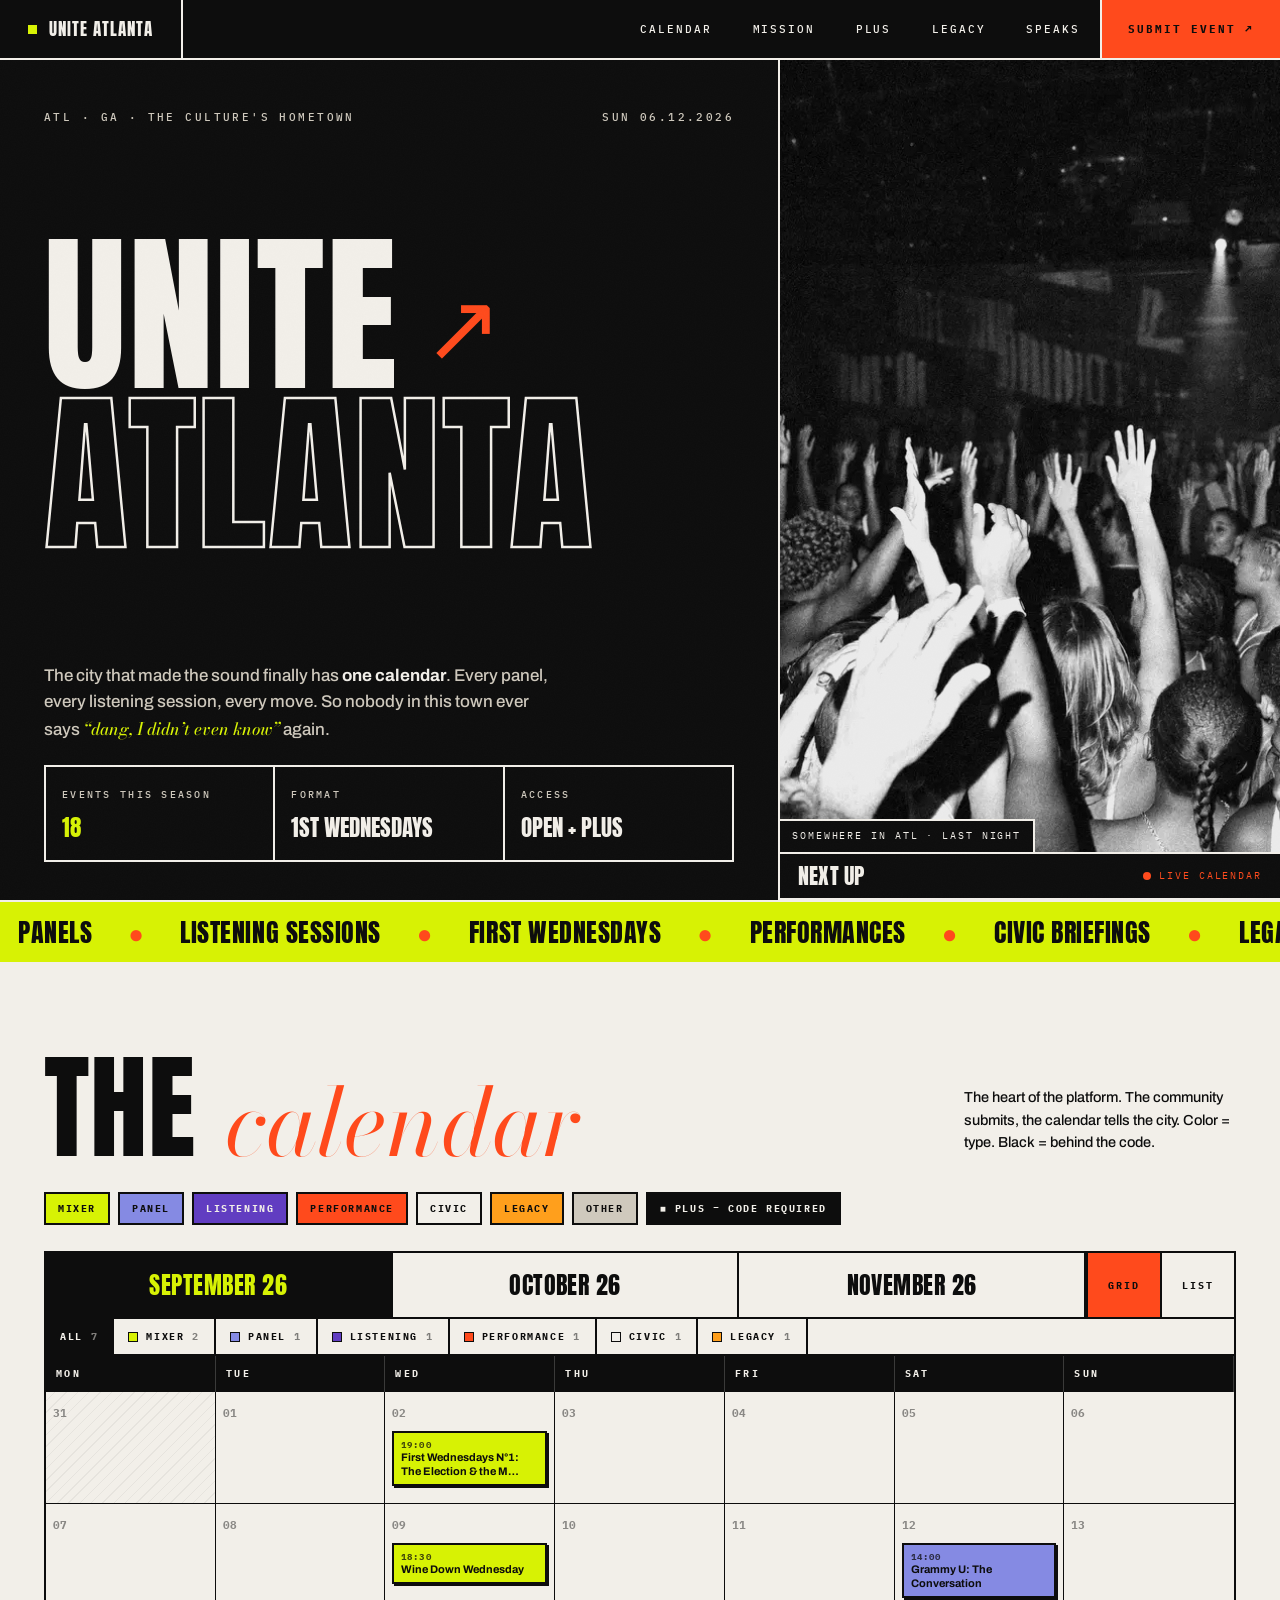
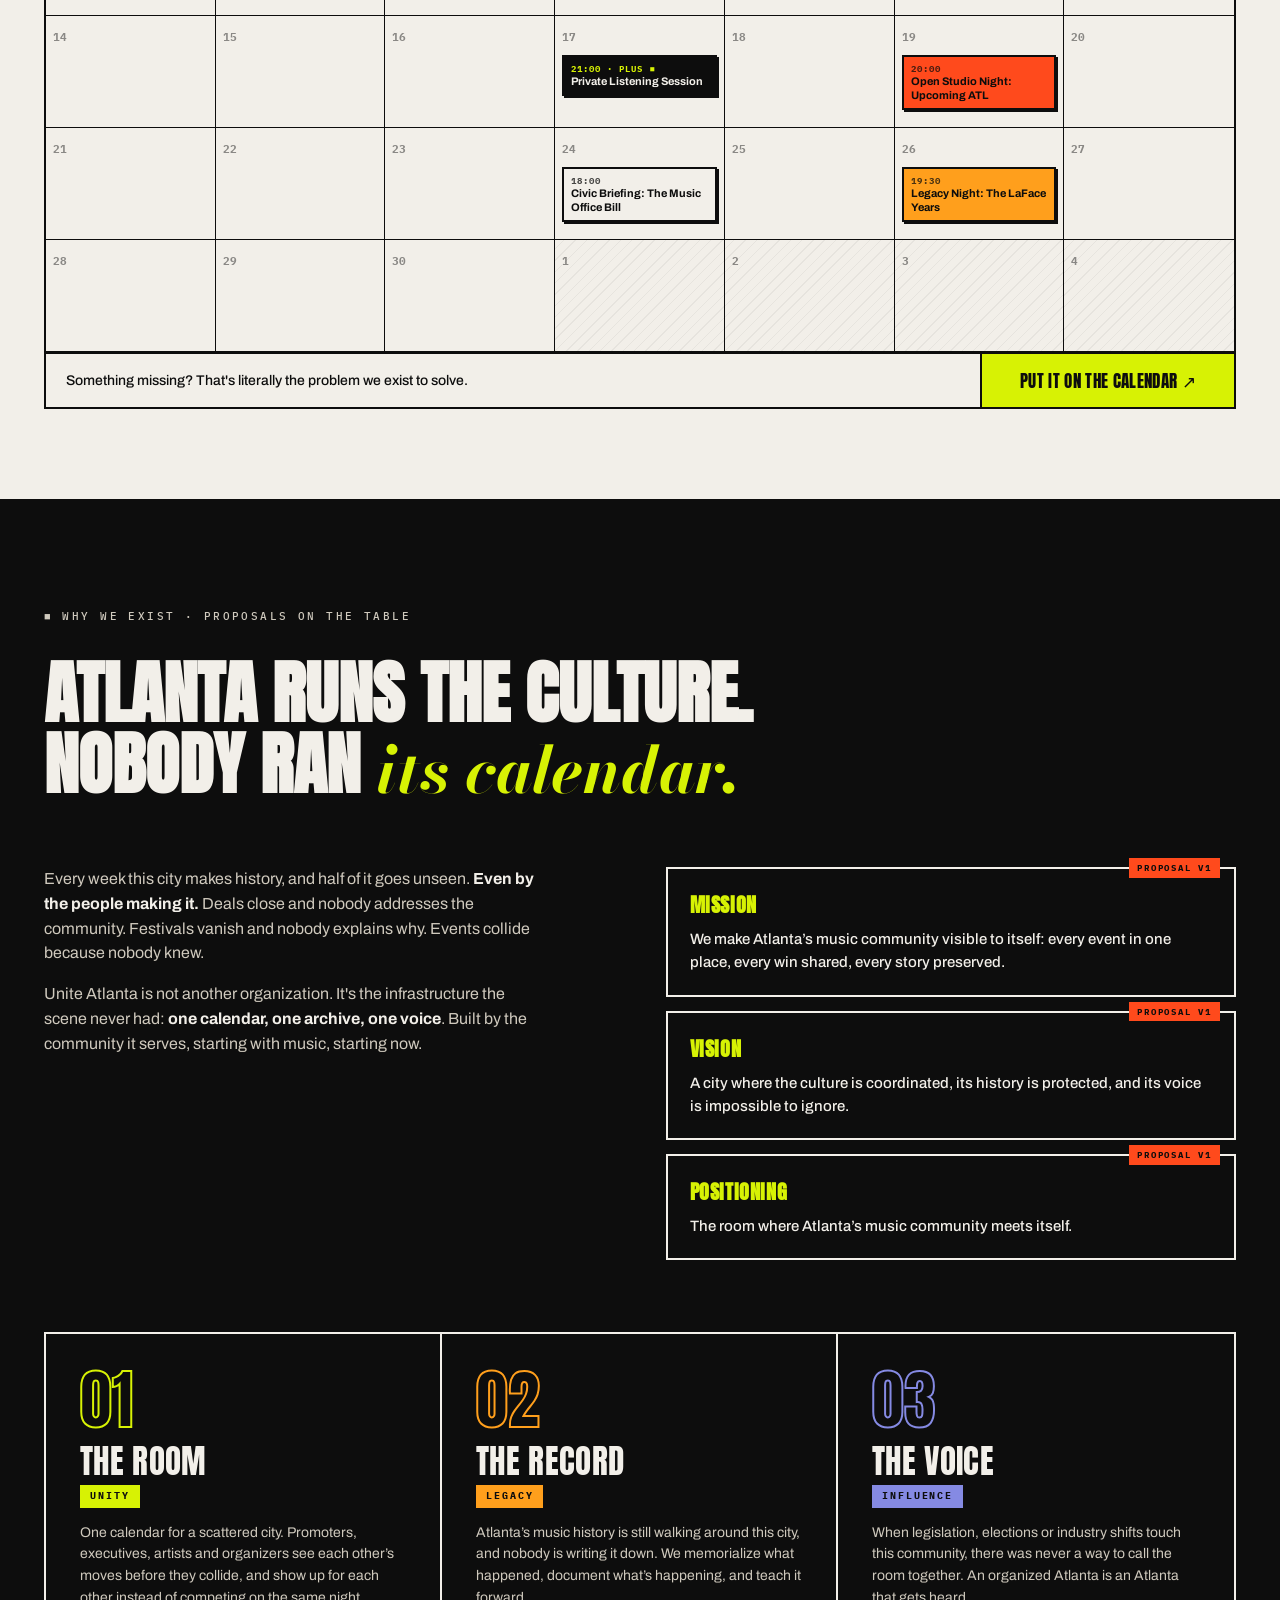
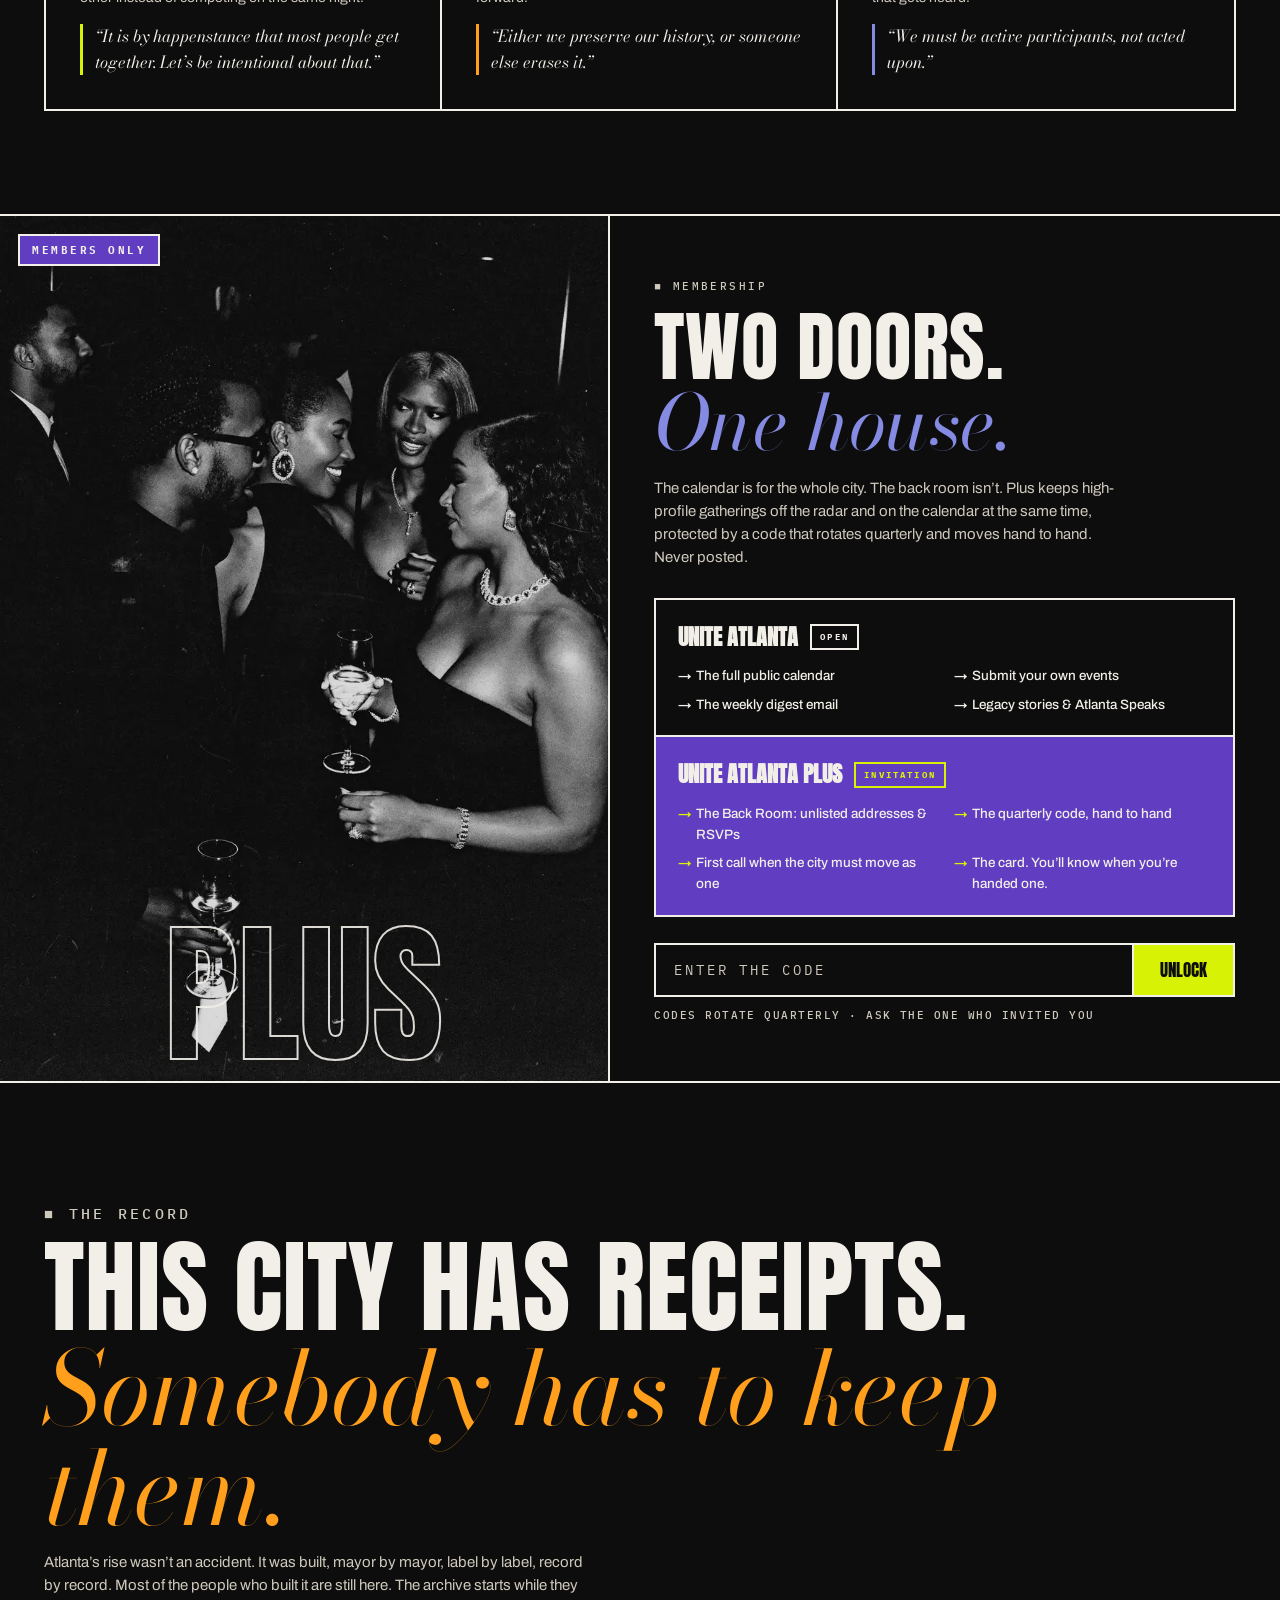
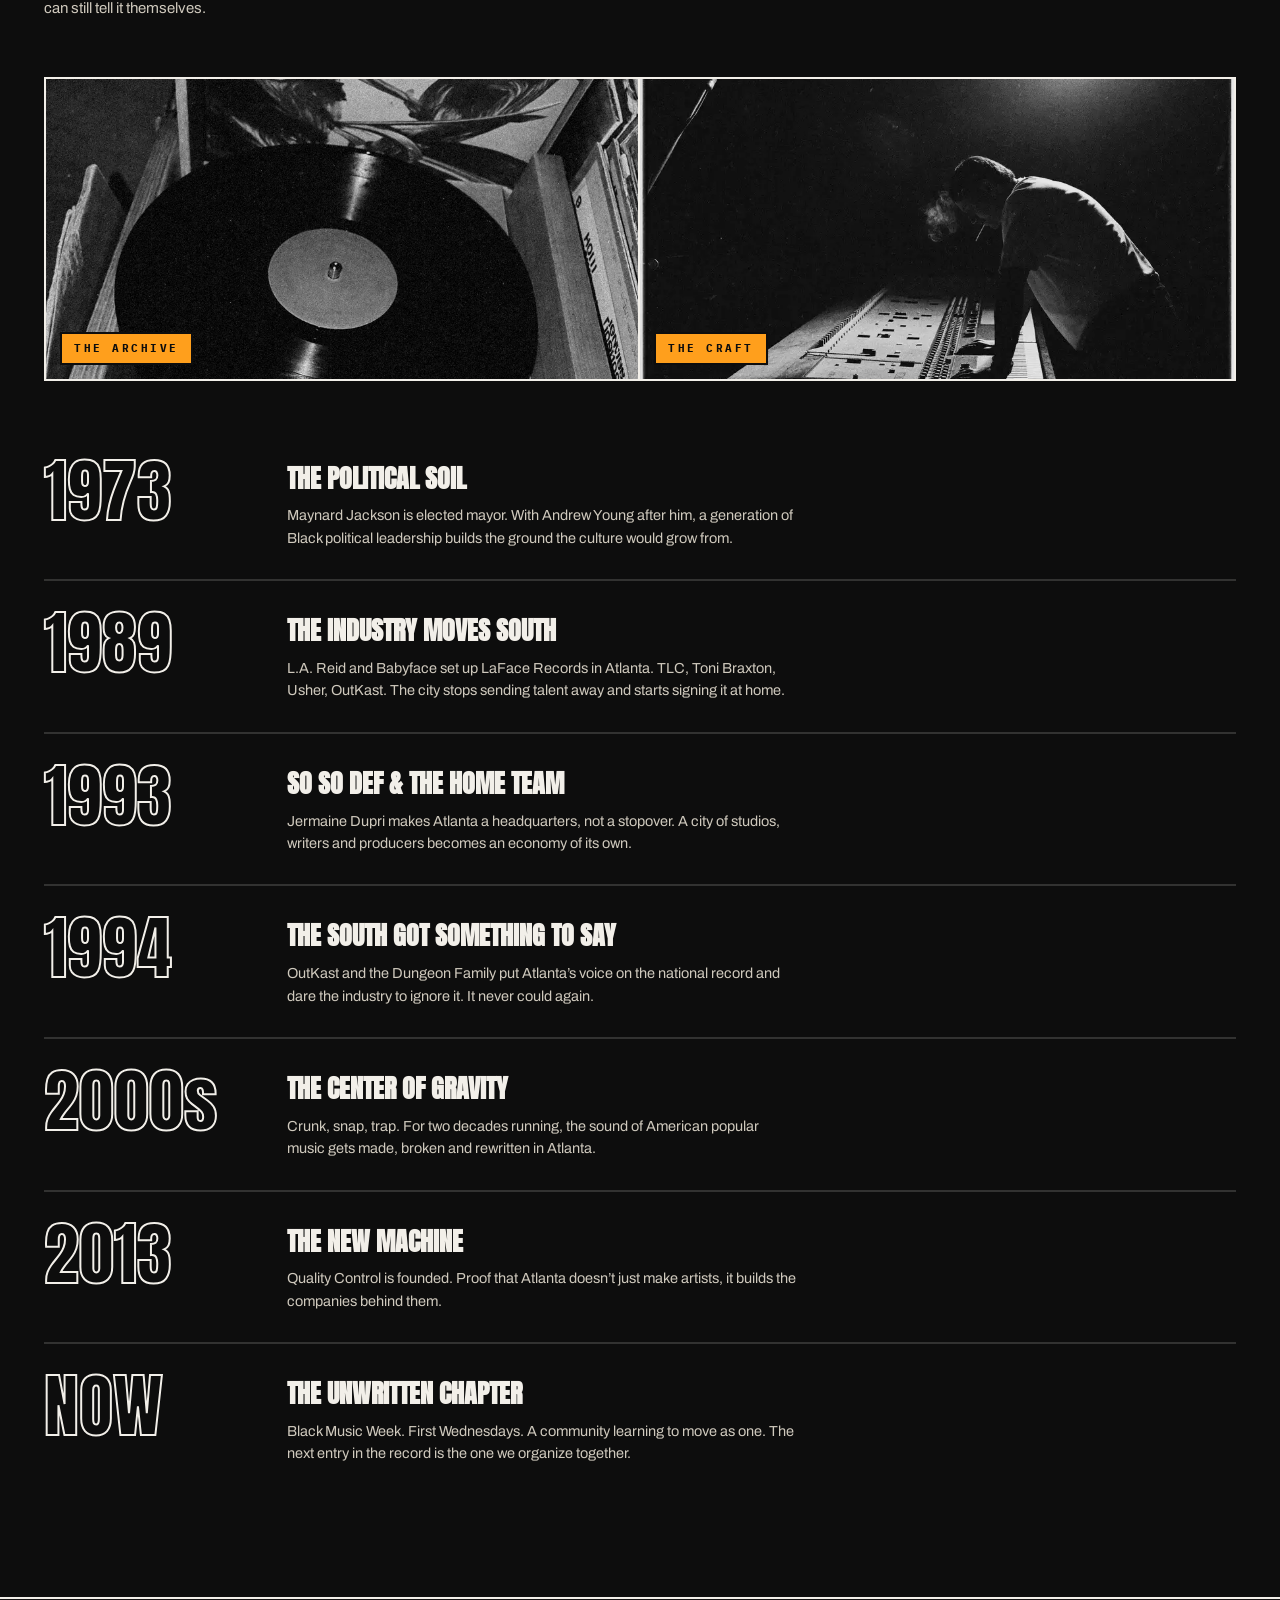
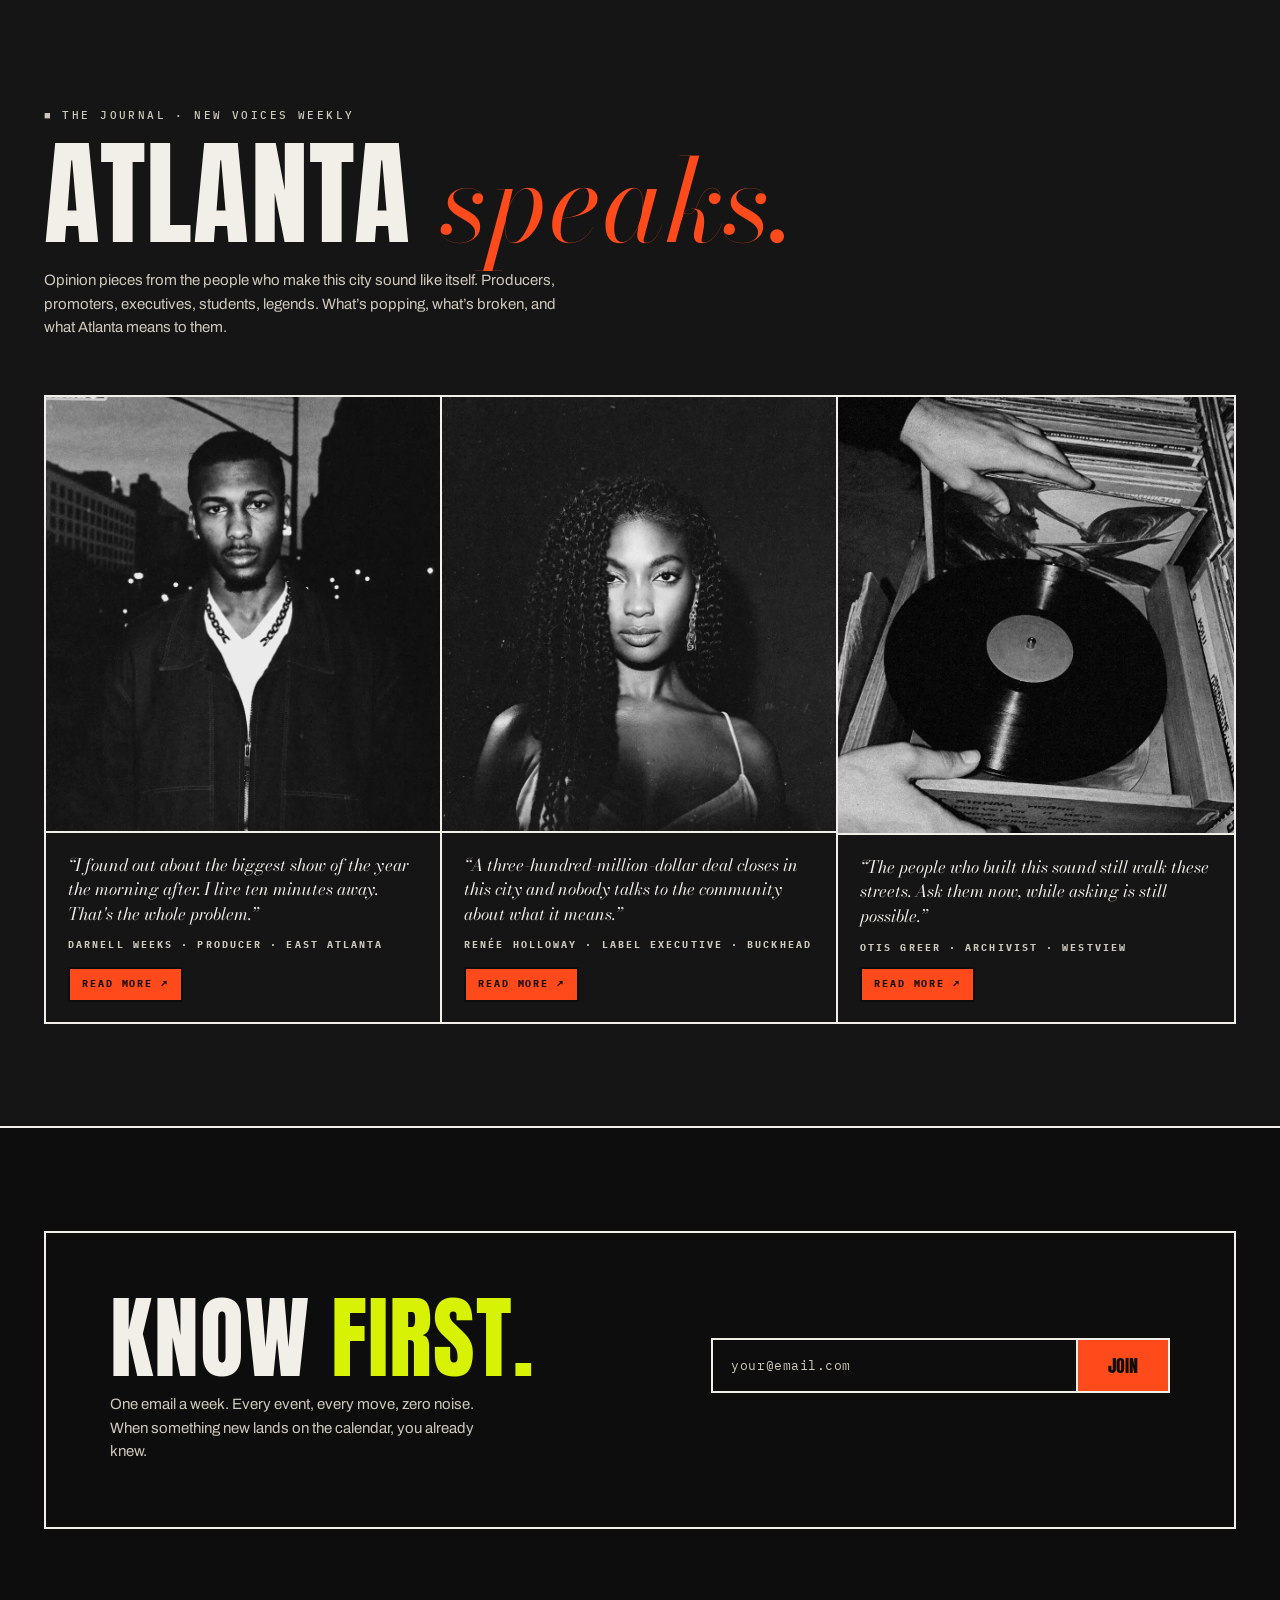
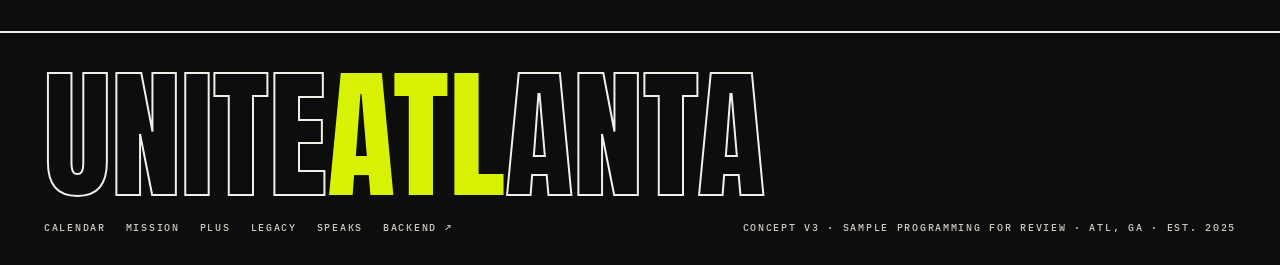
==== index.html @ d76fbfc8 "Add files via upload" ====
<!doctype html>
<html lang="en">
<head>
<meta charset="utf-8">
<meta name="viewport" content="width=device-width, initial-scale=1">
<title>Unite Atlanta</title>
<meta name="description" content="One calendar, one community, one voice for Atlanta's music scene.">
<link rel="icon" href="data:image/svg+xml,<svg xmlns=%22http://www.w3.org/2000/svg%22 viewBox=%220 0 100 100%22><rect width=%22100%22 height=%22100%22 fill=%22%230D0D0D%22/><text y=%2274%22 x=%2250%22 text-anchor=%22middle%22 font-family=%22Arial Black%22 font-size=%2260%22 fill=%22%23D7F204%22>UA</text></svg>">
<link rel="preconnect" href="https://fonts.googleapis.com">
<link rel="preconnect" href="https://fonts.gstatic.com" crossorigin>
<link rel="stylesheet" href="https://fonts.googleapis.com/css2?family=Anton&family=Archivo:ital,wght@0,400;0,500;0,700;0,900;1,400&family=Bodoni+Moda:ital,opsz,wght@0,6..96,400;0,6..96,700;1,6..96,400;1,6..96,600&family=IBM+Plex+Mono:wght@400;500;700&display=swap">
<link rel="stylesheet" href="/assets/styles.css">
</head>
<body>
<script src="/assets/data.js"></script>


<nav>
  <div class="nav-in">
    <a class="nav-brand" href="#top"><span class="dot"></span>Unite Atlanta<span class="plus-badge">PLUS</span></a>
    <div class="nav-links">
      <a href="#calendar">Calendar</a>
      <a href="#mission" class="hideable">Mission</a>
      <a href="#plus" class="hideable">Plus</a>
      <a href="#backroom" class="br-link">Back Room</a>
      <a href="#legacy" class="hideable">Legacy</a>
      <a href="#speaks" class="hideable">Speaks</a>
      <button class="nav-submit" onclick="openModal('submitModal')">Submit event ↗</button>
    </div>
  </div>
</nav>

<main id="top">

<header class="hero">
  <div class="hero-grid">
    <div class="hero-left">
      <div class="hero-topline">
        <span class="mono-tag">ATL · GA · The culture's hometown</span>
        <span class="mono-tag" id="todayStamp">FRI 28.08.2026</span>
      </div>
      <h1 class="masthead d-h">
        <span class="row"><span class="fill">UNITE</span><span class="arrow">↗</span></span>
        <span class="row"><span class="out">ATLANTA</span></span>
      </h1>
      <div>
        <p style="max-width:52ch;font-size:clamp(15px,1.4vw,17px);font-weight:500;color:var(--paper-dim)">
          The city that made the sound finally has <strong style="color:var(--paper)">one calendar</strong>.
          Every panel, every listening session, every move. So nobody in this town ever says
          <em class="serif-i" style="color:var(--lime)">&ldquo;dang, I didn&rsquo;t even know&rdquo;</em> again.
        </p>
        <div class="hero-state" style="margin-top:22px">
          <div><span class="k">Events this season</span><div class="v lm" id="statEvents">18</div></div>
          <div><span class="k">Format</span><div class="v">1st Wednesdays</div></div>
          <div><span class="k">Access</span><div class="v">Open + Plus</div></div>
        </div>
      </div>
    </div>
    <div class="hero-right">
      <div class="hero-photo">
        <img src="/img/crowd.webp" alt="Concert crowd in an Atlanta club, hands raised, black and white">
        <span class="cap">Somewhere in ATL · last night</span>
      </div>
      <div class="nextup">
        <div class="nextup-head">
          <span class="d-h">Next up</span>
          <span class="live"><i></i>Live calendar</span>
        </div>
        <div id="nextUpRows"></div>
      </div>
    </div>
  </div>
</header>

<div class="marquee" aria-hidden="true">
  <div class="marquee-track" id="marqueeTrack">
    <span>Panels<i>●</i></span><span>Listening sessions<i>●</i></span><span>First Wednesdays<i>●</i></span><span>Performances<i>●</i></span><span>Civic briefings<i>●</i></span><span>Legacy nights<i>●</i></span><span>Wine Down Wednesday<i>●</i></span><span>Black Music Week<i>●</i></span>
  </div>
</div>

<section id="calendar">
  <div class="wrap">
    <div class="cal-head rv">
      <h2 class="d-h">The <span class="serif-i">calendar</span></h2>
      <p class="side">The heart of the platform. The community submits, the calendar tells the city. Color = type. Black = behind the code.</p>
    </div>
    <div class="legend rv" id="legendBar"></div>
    <div class="cal-shell grid-mode rv" id="calShell">
      <div class="cal-toolbar">
        <div class="month-tabs" id="monthTabs"></div>
        <div class="view-toggle">
          <button id="vGrid" class="on">Grid</button>
          <button id="vList">List</button>
        </div>
      </div>
      <div class="filters" id="filterBar"></div>
      <div class="cal-grid-head"><div>Mon</div><div>Tue</div><div>Wed</div><div>Thu</div><div>Fri</div><div>Sat</div><div>Sun</div></div>
      <div class="cal-grid" id="calGrid"></div>
      <div class="cal-list" id="calList"></div>
      <div class="cal-empty" id="calEmpty">Nothing on the books. Yet.</div>
      <div class="cal-foot">
        <p>Something missing? That's literally the problem we exist to solve.</p>
        <button onclick="openModal('submitModal')">Put it on the calendar ↗</button>
      </div>
    </div>
  </div>
</section>

<section id="mission">
  <div class="wrap">
    <p class="mono-tag rv" style="color:var(--paper-dim)">■ Why we exist · proposals on the table</p>
    <h2 class="man-state rv">
      Atlanta runs the culture.<br>
      Nobody ran <span class="serif-i">its calendar.</span>
    </h2>
    <div class="man-body">
      <div class="man-copy rv">
        <p>Every week this city makes history, and half of it goes unseen. <strong>Even by the people making it.</strong> Deals close and nobody addresses the community. Festivals vanish and nobody explains why. Events collide because nobody knew.</p>
        <p>Unite Atlanta is not another organization. It's the infrastructure the scene never had: <strong>one calendar, one archive, one voice</strong>. Built by the community it serves, starting with music, starting now.</p>
      </div>
      <div class="mv-stack rv">
        <div class="mv-card" data-v="Proposal v1">
          <h3>Mission</h3>
          <p>We make Atlanta&rsquo;s music community visible to itself: every event in one place, every win shared, every story preserved.</p>
        </div>
        <div class="mv-card" data-v="Proposal v1">
          <h3>Vision</h3>
          <p>A city where the culture is coordinated, its history is protected, and its voice is impossible to ignore.</p>
        </div>
        <div class="mv-card" data-v="Proposal v1">
          <h3>Positioning</h3>
          <p>The room where Atlanta&rsquo;s music community meets itself.</p>
        </div>
      </div>
    </div>
    <div class="pillars">
      <div class="pillar rv" style="--pc:var(--lime)">
        <div class="num">01</div>
        <h3 class="d-h">The Room</h3>
        <span class="tag">Unity</span>
        <p>One calendar for a scattered city. Promoters, executives, artists and organizers see each other&rsquo;s moves before they collide, and show up for each other instead of competing on the same night.</p>
        <blockquote>&ldquo;It is by happenstance that most people get together. Let&rsquo;s be intentional about that.&rdquo;</blockquote>
      </div>
      <div class="pillar rv" style="--pc:var(--amber)">
        <div class="num">02</div>
        <h3 class="d-h">The Record</h3>
        <span class="tag">Legacy</span>
        <p>Atlanta&rsquo;s music history is still walking around this city, and nobody is writing it down. We memorialize what happened, document what&rsquo;s happening, and teach it forward.</p>
        <blockquote>&ldquo;Either we preserve our history, or someone else erases it.&rdquo;</blockquote>
      </div>
      <div class="pillar rv" style="--pc:var(--peri)">
        <div class="num">03</div>
        <h3 class="d-h">The Voice</h3>
        <span class="tag">Influence</span>
        <p>When legislation, elections or industry shifts touch this community, there was never a way to call the room together. An organized Atlanta is an Atlanta that gets heard.</p>
        <blockquote>&ldquo;We must be active participants, not acted upon.&rdquo;</blockquote>
      </div>
    </div>
  </div>
</section>

<section id="plus">
  <div class="plus-grid">
    <div class="plus-photo">
      <img src="/img/plusroom.webp" alt="Dim private listening session, black and white">
      <span class="stamp ph-tag">Members only</span>
      <div class="bigword">Plus</div>
    </div>
    <div class="plus-right">
      <p class="mono-tag" style="color:var(--paper-dim)">■ Membership</p>
      <h2 class="d-h" style="margin-top:14px">Two doors.<br><span class="serif-i">One house.</span></h2>
      <p class="intro">The calendar is for the whole city. The back room isn&rsquo;t. Plus keeps high-profile gatherings off the radar and on the calendar at the same time, protected by a code that rotates quarterly and moves hand to hand. Never posted.</p>
      <div class="tiers">
        <div class="tier">
          <h3>Unite Atlanta <span class="stamp">Open</span></h3>
          <ul>
            <li>The full public calendar</li>
            <li>Submit your own events</li>
            <li>The weekly digest email</li>
            <li>Legacy stories &amp; Atlanta Speaks</li>
          </ul>
        </div>
        <div class="tier plus-tier">
          <h3>Unite Atlanta Plus <span class="stamp" style="color:var(--lime)">Invitation</span></h3>
          <ul>
            <li>The Back Room: unlisted addresses &amp; RSVPs</li>
            <li>The quarterly code, hand to hand</li>
            <li>First call when the city must move as one</li>
            <li>The card. You&rsquo;ll know when you&rsquo;re handed one.</li>
          </ul>
        </div>
      </div>
      <div class="code-zone">
        <form id="codeForm">
          <input id="codeInput" placeholder="ENTER THE CODE" autocomplete="off" aria-label="Plus access code">
          <button type="submit">Unlock</button>
        </form>
        <p class="code-msg" id="codeMsg">Codes rotate quarterly · ask the one who invited you</p>
      </div>
    </div>
  </div>
</section>

<section id="backroom">
  <div class="br-grid">
    <div class="br-left">
      <p class="mono-tag" style="color:rgba(242,239,233,.7)">■ Plus members only</p>
      <h2 class="d-h" style="margin-top:14px">The Back <span class="serif-i">Room.</span></h2>
      <p class="intro">You&rsquo;re in. These are the rooms that don&rsquo;t get posted: full addresses, door protocols and RSVPs, visible only behind the code. What happens here stays here, but what starts here moves the whole city.</p>
      <div class="br-events" id="brEvents"></div>
      <div class="br-meta">
        <span class="stamp">Code rotates: <span id="brRotates">01 OCT 2026</span></span>
        <span class="stamp">Concierge: plus@unite-atl.com</span>
      </div>
    </div>
    <div class="br-photo">
      <img src="/img/backroom.webp" alt="Intimate listening session in a dark lounge, black and white">
      <span class="cap">The listening, last quarter</span>
    </div>
  </div>
</section>

<section id="legacy">
  <div class="wrap">
    <div class="head rv">
      <p class="mono-tag" style="color:var(--paper-dim)">■ The record</p>
      <h2 class="d-h" style="margin-top:14px">This city has receipts.<br><span class="serif-i">Somebody has to keep them.</span></h2>
      <p>Atlanta&rsquo;s rise wasn&rsquo;t an accident. It was built, mayor by mayor, label by label, record by record. Most of the people who built it are still here. The archive starts while they can still tell it themselves.</p>
    </div>
    <div class="legacy-strip rv">
      <div class="lph"><img src="/img/vinyl.webp" alt="Hands digging through a crate of vinyl records"><span class="stamp ph-tag">The archive</span></div>
      <div class="lph"><img src="/img/studio.webp" alt="Producer at an analog mixing console in a dark studio"><span class="stamp ph-tag">The craft</span></div>
    </div>
    <div class="timeline">
      <div class="t-row rv"><div class="yr">1973</div><div><h3>The political soil</h3><p>Maynard Jackson is elected mayor. With Andrew Young after him, a generation of Black political leadership builds the ground the culture would grow from.</p></div></div>
      <div class="t-row rv"><div class="yr">1989</div><div><h3>The industry moves south</h3><p>L.A. Reid and Babyface set up LaFace Records in Atlanta. TLC, Toni Braxton, Usher, OutKast. The city stops sending talent away and starts signing it at home.</p></div></div>
      <div class="t-row rv"><div class="yr">1993</div><div><h3>So So Def &amp; the home team</h3><p>Jermaine Dupri makes Atlanta a headquarters, not a stopover. A city of studios, writers and producers becomes an economy of its own.</p></div></div>
      <div class="t-row rv"><div class="yr">1994</div><div><h3>The South got something to say</h3><p>OutKast and the Dungeon Family put Atlanta&rsquo;s voice on the national record and dare the industry to ignore it. It never could again.</p></div></div>
      <div class="t-row rv"><div class="yr">2000s</div><div><h3>The center of gravity</h3><p>Crunk, snap, trap. For two decades running, the sound of American popular music gets made, broken and rewritten in Atlanta.</p></div></div>
      <div class="t-row rv"><div class="yr">2013</div><div><h3>The new machine</h3><p>Quality Control is founded. Proof that Atlanta doesn&rsquo;t just make artists, it builds the companies behind them.</p></div></div>
      <div class="t-row rv"><div class="yr">NOW</div><div><h3>The unwritten chapter</h3><p>Black Music Week. First Wednesdays. A community learning to move as one. The next entry in the record is the one we organize together.</p></div></div>
    </div>
  </div>
</section>

<section id="speaks">
  <div class="wrap">
    <p class="mono-tag rv" style="color:var(--paper-dim)">■ The journal · new voices weekly</p>
    <h2 class="d-h rv" style="margin-top:14px">Atlanta <span class="serif-i">speaks.</span></h2>
    <p class="intro rv">Opinion pieces from the people who make this city sound like itself. Producers, promoters, executives, students, legends. What&rsquo;s popping, what&rsquo;s broken, and what Atlanta means to them.</p>
    <div class="voices rv" id="voicesWrap"></div>
  </div>
</section>

<section id="join">
  <div class="wrap">
    <div class="join-box rv">
      <div class="join-in">
        <div>
          <h2 class="d-h">Know <span class="lime">first.</span></h2>
          <p class="sub">One email a week. Every event, every move, zero noise. When something new lands on the calendar, you already knew.</p>
        </div>
        <div class="join-form">
          <form id="mailForm">
            <input id="mailInput" type="email" required placeholder="your@email.com" aria-label="Email address">
            <button type="submit">Join</button>
          </form>
          <p class="done" id="mailDone"></p>
        </div>
      </div>
    </div>
  </div>
</section>

</main>

<footer>
  <div class="foot-mast" aria-hidden="true">UNITE<em>ATL</em>ANTA</div>
  <div class="foot-bar">
    <div class="fl">
      <a href="#calendar">Calendar</a><a href="#mission">Mission</a><a href="#plus">Plus</a><a href="#legacy">Legacy</a><a href="#speaks">Speaks</a>
      <a href="/admin">Backend ↗</a>
    </div>
    <p>Concept v3 · sample programming for review · ATL, GA · est. 2025</p>
  </div>
</footer>



<div class="modal-bg" id="eventModal" role="dialog" aria-modal="true">
  <div class="modal">
    <button class="x" onclick="closeModal('eventModal')" aria-label="Close">✕</button>
    <div id="eventModalBody"></div>
  </div>
</div>

<div class="modal-bg article-modal" id="articleModal" role="dialog" aria-modal="true">
  <div class="modal">
    <button class="x" onclick="closeModal('articleModal')" aria-label="Close">✕</button>
    <div id="articleModalBody"></div>
  </div>
</div>

<div class="modal-bg" id="submitModal" role="dialog" aria-modal="true">
  <div class="modal">
    <button class="x" onclick="closeModal('submitModal')" aria-label="Close">✕</button>
    <p class="m-cat"><span>Submit an event</span></p>
    <h3>Put your move on the city&rsquo;s calendar.</h3>
    <p class="m-desc">Submissions land with the Unite Atlanta team for review before publication. Choose Plus if the address should stay behind the code.</p>
    <form id="submitForm">
      <div class="row">
        <label>Your name<input required name="name"></label>
        <label>Email<input required type="email" name="email"></label>
      </div>
      <label>Event title<input required name="title"></label>
      <div class="row">
        <label>Date<input required type="date" name="date" min="2026-08-28"></label>
        <label>Start time<input required type="time" name="time" value="19:00"></label>
      </div>
      <label>Venue<input required name="venue"></label>
      <div class="row">
        <label>Type<select name="type"><option value="mixer">Mixer</option><option value="panel">Panel</option><option value="listening">Listening session</option><option value="performance">Performance</option><option value="civic">Civic</option><option value="legacy">Legacy</option><option value="other">Other</option></select></label>
        <label>Listing<select name="tier"><option value="open">Open · everyone</option><option value="plus">Plus · code required</option></select></label>
      </div>
      <label>Event social link<input type="url" name="social" placeholder="https://instagram.com/yourevent"></label>
      <label>Flyer / image<input type="file" id="subImg" accept="image/*"></label>
      <div class="up-preview" id="upPreview"><img id="upPreviewImg" alt="Upload preview"></div>
      <label>Tell us about it<textarea rows="3" name="desc"></textarea></label>
      <button class="btn-ink" type="submit" id="subBtn">Send for review ↗</button>
    </form>
    <div class="form-done" id="submitDone">
      <p>Received.</p>
      <small id="submitDoneNote">The team reviews &amp; publishes within 48 hours</small>
    </div>
  </div>
</div>

<script src="/assets/site.js"></script>
</body>
</html>
---- assets/styles.css ----
/* ============================================================
     UNITE ATLANTA — concept v3 · brutalist editorial + live backend
     Ink #0D0D0D · Paper #F2EFE9 · Lime #D7F204 · Scarlet #FF4A1C
     Purple #613DC1 · Periwinkle #858AE3 · Amber #FF9F1C
     ============================================================ */
  :root{
    --ink:#0D0D0D; --ink-2:#151515;
    --paper:#F2EFE9; --paper-dim:#CFC9BD;
    --lime:#D7F204; --scarlet:#FF4A1C; --purple:#613DC1; --peri:#858AE3; --amber:#FF9F1C;
    --line-p:rgba(242,239,233,.16);
    --font-display:"Anton",Impact,"Arial Narrow Bold",sans-serif;
    --font-body:"Archivo","Helvetica Neue",Arial,sans-serif;
    --font-mono:"IBM Plex Mono","Courier New",monospace;
    --font-serif:"Bodoni Moda","Didot",serif;
    --ease:cubic-bezier(.22,.9,.24,1);
  }
  *{box-sizing:border-box;margin:0;padding:0}
  html{scroll-behavior:smooth}
  body{background:var(--ink);color:var(--paper);font-family:var(--font-body);font-size:16px;line-height:1.55;-webkit-font-smoothing:antialiased;overflow-x:hidden}
  ::selection{background:var(--lime);color:var(--ink)}
  a{color:inherit;text-decoration:none}
  button{font-family:inherit;cursor:pointer}
  img{max-width:100%;display:block}
  :focus-visible{outline:3px solid var(--lime);outline-offset:2px}
  body::before{
    content:"";position:fixed;inset:0;pointer-events:none;z-index:4;opacity:.55;
    background-image:url("data:image/svg+xml,%3Csvg xmlns='http://www.w3.org/2000/svg' width='160' height='160'%3E%3Cfilter id='n'%3E%3CfeTurbulence type='fractalNoise' baseFrequency='.85' numOctaves='2' stitchTiles='stitch'/%3E%3CfeColorMatrix type='saturate' values='0'/%3E%3C/filter%3E%3Crect width='160' height='160' filter='url(%23n)' opacity='.045'/%3E%3C/svg%3E");
  }
  main{position:relative;z-index:3}
  .wrap{max-width:1280px;margin:0 auto;padding:0 clamp(16px,3.5vw,44px)}
  .d-h{font-family:var(--font-display);text-transform:uppercase;line-height:.92;letter-spacing:.01em;font-weight:400}
  .serif-i{font-family:var(--font-serif);font-style:italic;text-transform:none;letter-spacing:0}
  .mono-tag{font-family:var(--font-mono);font-size:11px;font-weight:500;letter-spacing:.22em;text-transform:uppercase;display:inline-flex;align-items:center;gap:10px}
  .stamp{display:inline-block;border:2px solid currentColor;padding:6px 12px;font-family:var(--font-mono);font-size:10.5px;font-weight:700;letter-spacing:.24em;text-transform:uppercase}
  .rv{opacity:0;transform:translateY(30px);transition:opacity .8s var(--ease),transform .8s var(--ease)}
  .rv.on{opacity:1;transform:none}
  @media (prefers-reduced-motion:reduce){
    .rv{opacity:1;transform:none;transition:none}
    *{animation-duration:.001s !important;animation-iteration-count:1 !important;transition-duration:.001s !important}
    html{scroll-behavior:auto}
  }

  /* ============ NAV ============ */
  nav{position:fixed;top:0;left:0;right:0;z-index:60;background:var(--ink);border-bottom:2px solid var(--paper);color:var(--paper)}
  .nav-in{display:flex;align-items:stretch;height:58px}
  .nav-brand{display:flex;align-items:center;gap:12px;padding:0 clamp(14px,2.5vw,28px);border-right:2px solid var(--paper);font-family:var(--font-display);font-size:17px;letter-spacing:.06em;text-transform:uppercase;white-space:nowrap}
  .nav-brand .dot{width:9px;height:9px;background:var(--lime);animation:blink 1.6s steps(2) infinite}
  @keyframes blink{50%{opacity:.25}}
  .plus-badge{display:none;background:var(--purple);color:var(--paper);font-family:var(--font-mono);font-size:9px;font-weight:700;letter-spacing:.2em;padding:4px 8px}
  body.plus-active .plus-badge{display:inline-block}
  .nav-links{display:flex;align-items:stretch;margin-left:auto}
  .nav-links a{display:flex;align-items:center;padding:0 clamp(10px,1.6vw,22px);font-family:var(--font-mono);font-size:10.5px;font-weight:500;letter-spacing:.18em;text-transform:uppercase;color:var(--paper);transition:background .2s,color .2s}
  .nav-links a:hover{background:var(--paper);color:var(--ink)}
  .nav-links a.br-link{display:none;color:var(--peri)}
  body.plus-active .nav-links a.br-link{display:flex}
  .nav-submit{display:flex;align-items:center;gap:8px;padding:0 clamp(14px,2.2vw,26px);background:var(--scarlet);color:var(--ink);border:0;border-left:2px solid var(--paper);font-family:var(--font-mono);font-size:11px;font-weight:700;letter-spacing:.18em;text-transform:uppercase;transition:background .2s}
  .nav-submit:hover{background:var(--lime)}
  @media (max-width:900px){.nav-links a.hideable{display:none}}

  /* ============ HERO ============ */
  .hero{padding-top:58px;border-bottom:2px solid var(--paper);position:relative}
  .hero-grid{display:grid;grid-template-columns:1.55fr 1fr;min-height:calc(100svh - 58px)}
  @media (max-width:1000px){.hero-grid{grid-template-columns:1fr}}
  .hero-left{padding:clamp(28px,4vw,64px) clamp(16px,3.5vw,44px) clamp(28px,3vw,48px);display:flex;flex-direction:column;justify-content:space-between;gap:34px;position:relative;overflow:hidden}
  .hero-topline{display:flex;justify-content:space-between;gap:14px;flex-wrap:wrap;color:var(--paper-dim)}
  .masthead{font-size:clamp(72px,13.5vw,224px);position:relative;z-index:2}
  .masthead .row{display:flex;align-items:baseline;gap:.14em;flex-wrap:wrap}
  .masthead .fill{color:var(--paper)}
  .masthead .out{color:transparent;-webkit-text-stroke:2.5px var(--paper)}
  .masthead .arrow{font-family:var(--font-display);color:var(--scarlet);font-size:.55em;transform:translateY(-.28em);display:inline-block}
  .hero-state{display:flex;gap:0;flex-wrap:wrap;border:2px solid var(--paper)}
  .hero-state > div{flex:1;min-width:150px;padding:14px 16px;border-right:2px solid var(--paper)}
  .hero-state > div:last-child{border-right:0}
  .hero-state .k{font-family:var(--font-mono);font-size:9.5px;font-weight:500;letter-spacing:.24em;text-transform:uppercase;color:var(--paper-dim)}
  .hero-state .v{font-family:var(--font-display);font-size:clamp(18px,1.8vw,24px);text-transform:uppercase;margin-top:4px}
  .hero-state .v.lm{color:var(--lime)}
  .hero-right{border-left:2px solid var(--paper);display:flex;flex-direction:column;position:relative}
  @media (max-width:1000px){.hero-right{border-left:0;border-top:2px solid var(--paper)}}
  .hero-photo{position:relative;flex:1;min-height:280px;overflow:hidden;background:var(--ink-2)}
  .hero-photo img{width:100%;height:100%;object-fit:cover;filter:contrast(1.08) brightness(.92)}
  .hero-photo .cap{position:absolute;left:0;bottom:0;background:var(--ink);color:var(--paper);font-family:var(--font-mono);font-size:9.5px;letter-spacing:.2em;text-transform:uppercase;padding:8px 12px;border-top:2px solid var(--paper);border-right:2px solid var(--paper)}
  .nextup{border-top:2px solid var(--paper);background:var(--ink)}
  .nextup-head{display:flex;justify-content:space-between;align-items:center;padding:12px 18px;border-bottom:2px solid var(--paper)}
  .nextup-head .d-h{font-size:22px;color:var(--paper)}
  .nextup-head .live{display:flex;align-items:center;gap:8px;font-family:var(--font-mono);font-size:9.5px;letter-spacing:.2em;color:var(--scarlet);text-transform:uppercase}
  .nextup-head .live i{width:8px;height:8px;background:var(--scarlet);border-radius:50%;animation:blink 1.2s steps(2) infinite}
  .nu-row{display:grid;grid-template-columns:86px 1fr auto;align-items:center;width:100%;text-align:left;background:var(--ink);color:var(--paper);border:0;border-bottom:2px solid var(--paper);padding:0;min-height:64px;transition:filter .2s;overflow:hidden}
  .nu-row:last-child{border-bottom:0}
  .nu-row .nu-date{height:100%;display:flex;flex-direction:column;justify-content:center;align-items:center;font-family:var(--font-display);font-size:20px;line-height:1;color:var(--ink);padding:8px 6px}
  .nu-row .nu-date small{font-family:var(--font-mono);font-size:8.5px;font-weight:700;letter-spacing:.18em;margin-top:3px}
  .nu-row .nu-t{padding:10px 14px;font-weight:500;font-size:14px;line-height:1.3}
  .nu-row .nu-t small{display:block;font-family:var(--font-mono);font-size:9.5px;letter-spacing:.14em;text-transform:uppercase;color:var(--paper-dim);margin-top:3px}
  .nu-row .nu-go{font-family:var(--font-display);font-size:20px;padding:0 16px;color:var(--paper)}
  .nu-row:hover{filter:brightness(1.12)}

  /* ============ MARQUEE ============ */
  .marquee{border-bottom:2px solid var(--paper);background:var(--lime);overflow:hidden;padding:10px 0}
  .marquee-track{display:flex;width:max-content;animation:scroll 30s linear infinite}
  .marquee span{font-family:var(--font-display);font-size:clamp(18px,2.2vw,26px);text-transform:uppercase;color:var(--ink);padding:0 18px;white-space:nowrap;letter-spacing:.02em}
  .marquee span i{font-style:normal;color:var(--scarlet);padding-left:36px}
  @keyframes scroll{to{transform:translateX(-50%)}}

  /* ============ CALENDAR ============ */
  #calendar{background:var(--paper);color:var(--ink);border-bottom:2px solid var(--ink);padding:clamp(54px,7vw,100px) 0}
  #calendar ::selection{background:var(--ink);color:var(--lime)}
  .cal-head{display:flex;align-items:flex-end;justify-content:space-between;gap:20px;flex-wrap:wrap}
  .cal-head h2{font-size:clamp(52px,9vw,140px);color:var(--ink)}
  .cal-head h2 .serif-i{font-size:.82em;color:var(--scarlet)}
  .cal-head .side{max-width:34ch;font-size:14.5px;font-weight:500;padding-bottom:12px}
  .legend{display:flex;flex-wrap:wrap;gap:8px;margin-top:26px}
  .legend .lg{font-family:var(--font-mono);font-size:10px;font-weight:700;letter-spacing:.16em;text-transform:uppercase;padding:7px 12px;border:2px solid var(--ink);background:var(--pc,transparent);color:var(--ink)}
  .legend .lg.plus-lg{background:var(--ink);color:var(--paper)}
  .cal-shell{border:2.5px solid var(--ink);margin-top:26px;background:var(--paper)}
  .cal-toolbar{display:flex;align-items:stretch;border-bottom:2.5px solid var(--ink);flex-wrap:wrap}
  .month-tabs{display:flex;flex:1}
  .month-tabs button{flex:1;background:var(--paper);border:0;border-right:2px solid var(--ink);font-family:var(--font-display);font-size:clamp(16px,2vw,24px);text-transform:uppercase;padding:14px 10px;color:var(--ink);transition:background .15s;letter-spacing:.02em;min-width:90px}
  .month-tabs button:hover{background:#E7E2D8}
  .month-tabs button.on{background:var(--ink);color:var(--lime)}
  .view-toggle{display:flex}
  .view-toggle button{background:var(--paper);border:0;border-left:2px solid var(--ink);color:var(--ink);font-family:var(--font-mono);font-size:10px;font-weight:700;letter-spacing:.2em;text-transform:uppercase;padding:0 20px;transition:background .15s}
  .view-toggle button.on{background:var(--scarlet);color:var(--ink)}
  .filters{display:flex;flex-wrap:wrap;border-bottom:2.5px solid var(--ink)}
  .filters .chip{background:var(--paper);border:0;border-right:2px solid var(--ink);color:var(--ink);font-family:var(--font-mono);font-size:10px;font-weight:700;letter-spacing:.16em;text-transform:uppercase;padding:11px 14px;transition:all .15s;display:flex;align-items:center;gap:8px}
  .filters .chip .sw{width:10px;height:10px;border:1.5px solid var(--ink);background:var(--pc,transparent)}
  .filters .chip.on{background:var(--ink);color:var(--paper)}
  .filters .chip .cnt{opacity:.5}
  .cal-grid-head{display:grid;grid-template-columns:repeat(7,1fr);background:var(--ink)}
  .cal-grid-head div{font-family:var(--font-mono);font-size:10px;font-weight:700;letter-spacing:.24em;text-transform:uppercase;color:var(--paper);padding:10px;border-right:1px solid rgba(242,239,233,.2)}
  .cal-grid{display:grid;grid-template-columns:repeat(7,1fr);grid-auto-rows:minmax(112px,auto)}
  .day{border-right:1.5px solid var(--ink);border-bottom:1.5px solid var(--ink);padding:8px 7px;min-width:0;position:relative}
  .day:nth-child(7n){border-right:0}
  .day.out{background:repeating-linear-gradient(-45deg,transparent 0 7px,rgba(13,13,13,.05) 7px 8px)}
  .day .dnum{font-family:var(--font-mono);font-size:11px;font-weight:700;color:var(--ink);opacity:.45}
  .day.today{outline:3px solid var(--scarlet);outline-offset:-3px}
  .day.today .dnum{opacity:1;color:var(--scarlet)}
  .day.today .dnum::after{content:" ·TODAY";font-size:8.5px;letter-spacing:.12em}
  .evt{display:block;width:100%;text-align:left;border:2px solid var(--ink);margin-top:6px;background:var(--pc,var(--paper));color:var(--fc,var(--ink));padding:6px 7px;font-size:11px;line-height:1.3;font-weight:700;font-family:var(--font-body);transition:transform .12s,box-shadow .12s;box-shadow:2px 2px 0 var(--ink)}
  .evt:hover{transform:translate(-2px,-2px);box-shadow:5px 5px 0 var(--ink)}
  .evt .t{font-family:var(--font-mono);font-size:8.5px;font-weight:700;letter-spacing:.12em;display:block;opacity:.75;text-transform:uppercase}
  .evt.locked{background:var(--ink);color:var(--paper)}
  .evt.locked .t{color:var(--lime);opacity:1}
  .cal-list{display:none}
  .cal-shell.list-mode .cal-list{display:block}
  .cal-shell.list-mode .cal-grid,.cal-shell.list-mode .cal-grid-head{display:none}
  @media (max-width:760px){
    .cal-grid,.cal-grid-head{display:none}
    .cal-shell.grid-mode .cal-list{display:block}
  }
  .lrow{display:grid;grid-template-columns:14px 130px 1fr auto auto;gap:16px;align-items:center;width:100%;text-align:left;background:var(--paper);border:0;border-bottom:2px solid var(--ink);padding:16px clamp(14px,2.5vw,26px);color:var(--ink);transition:background .15s}
  .lrow:hover{background:#E9E4D9}
  .lrow .sw{width:14px;height:14px;border:2px solid var(--ink);background:var(--pc,transparent)}
  .lrow .ld{font-family:var(--font-mono);font-size:11px;font-weight:700;letter-spacing:.1em;text-transform:uppercase}
  .lrow .lt{font-size:15.5px;font-weight:700;line-height:1.25}
  .lrow .lt small{display:block;font-weight:400;font-family:var(--font-mono);font-size:10.5px;letter-spacing:.08em;text-transform:uppercase;opacity:.6;margin-top:3px}
  .lrow .cat{font-family:var(--font-mono);font-size:9px;font-weight:700;letter-spacing:.16em;text-transform:uppercase;border:2px solid var(--ink);padding:5px 9px;background:var(--pc,transparent);color:var(--fc,var(--ink));white-space:nowrap}
  .lrow .pill{font-family:var(--font-mono);font-size:9px;font-weight:700;letter-spacing:.16em;text-transform:uppercase;padding:5px 9px;border:2px solid var(--ink);white-space:nowrap}
  .lrow .pill.plus{background:var(--ink);color:var(--lime)}
  @media (max-width:700px){.lrow{grid-template-columns:14px 92px 1fr}.lrow .cat,.lrow .pill{display:none}}
  .cal-empty{padding:56px 20px;text-align:center;font-family:var(--font-display);font-size:24px;text-transform:uppercase;color:var(--ink);opacity:.4;display:none}
  .cal-foot{display:flex;align-items:stretch;border-top:2.5px solid var(--ink)}
  .cal-foot p{flex:1;padding:16px 20px;font-weight:500;font-size:14px;display:flex;align-items:center}
  .cal-foot button{border:0;border-left:2.5px solid var(--ink);background:var(--lime);color:var(--ink);font-family:var(--font-display);font-size:17px;text-transform:uppercase;padding:0 clamp(18px,3vw,38px);transition:background .15s;letter-spacing:.02em}
  .cal-foot button:hover{background:var(--scarlet)}

  /* ============ MANIFESTO ============ */
  #mission{border-bottom:2px solid var(--paper);padding:clamp(64px,8vw,120px) 0}
  .man-state{font-size:clamp(34px,5.4vw,74px);margin-top:30px;text-transform:uppercase;font-family:var(--font-display);line-height:1.02}
  .man-state .serif-i{color:var(--lime);font-size:.94em}
  .man-body{display:grid;grid-template-columns:1fr 1fr;gap:clamp(28px,4vw,60px);margin-top:clamp(36px,5vw,64px)}
  @media (max-width:900px){.man-body{grid-template-columns:1fr}}
  .man-copy p{color:var(--paper-dim);font-size:16px;max-width:56ch}
  .man-copy p strong{color:var(--paper);font-weight:700}
  .man-copy p + p{margin-top:16px}
  .mv-stack{display:flex;flex-direction:column;gap:14px}
  .mv-card{border:2px solid var(--paper);padding:20px 22px;position:relative;background:var(--ink)}
  .mv-card::before{content:attr(data-v);position:absolute;top:-11px;right:14px;background:var(--scarlet);color:var(--ink);font-family:var(--font-mono);font-size:9px;font-weight:700;letter-spacing:.2em;padding:3px 8px;text-transform:uppercase}
  .mv-card h3{font-family:var(--font-display);font-size:20px;text-transform:uppercase;color:var(--lime);letter-spacing:.03em}
  .mv-card p{margin-top:8px;font-size:15px;font-weight:500}
  .pillars{display:grid;grid-template-columns:repeat(3,1fr);gap:0;border:2px solid var(--paper);margin-top:clamp(44px,6vw,72px)}
  @media (max-width:900px){.pillars{grid-template-columns:1fr}}
  .pillar{padding:clamp(22px,3vw,34px);border-right:2px solid var(--paper);position:relative;transition:background .25s}
  .pillar:last-child{border-right:0}
  @media (max-width:900px){.pillar{border-right:0;border-bottom:2px solid var(--paper)}.pillar:last-child{border-bottom:0}}
  .pillar:hover{background:var(--ink-2)}
  .pillar .num{font-family:var(--font-display);font-size:clamp(46px,5vw,72px);line-height:1;color:transparent;-webkit-text-stroke:2px var(--pc,var(--paper))}
  .pillar h3{font-family:var(--font-display);font-size:clamp(26px,2.6vw,36px);text-transform:uppercase;margin-top:14px}
  .pillar .tag{display:inline-block;margin-top:8px;background:var(--pc,var(--paper));color:var(--ink);font-family:var(--font-mono);font-size:9.5px;font-weight:700;letter-spacing:.2em;text-transform:uppercase;padding:4px 10px}
  .pillar p{color:var(--paper-dim);font-size:14px;margin-top:14px}
  .pillar blockquote{margin-top:16px;font-family:var(--font-serif);font-style:italic;font-size:16.5px;color:var(--paper);border-left:3px solid var(--pc,var(--paper));padding-left:12px}

  /* ============ PLUS ============ */
  #plus{border-bottom:2px solid var(--paper);position:relative;overflow:hidden}
  .plus-grid{display:grid;grid-template-columns:1fr 1.1fr}
  @media (max-width:980px){.plus-grid{grid-template-columns:1fr}}
  .plus-photo{position:relative;border-right:2px solid var(--paper);min-height:420px}
  @media (max-width:980px){.plus-photo{border-right:0;border-bottom:2px solid var(--paper)}}
  .plus-photo img{position:absolute;inset:0;width:100%;height:100%;object-fit:cover;filter:contrast(1.05) brightness(.85)}
  .plus-photo .ph-tag{position:absolute;top:18px;left:18px;background:var(--purple);color:var(--paper);border:2px solid var(--paper)}
  .plus-photo .bigword{position:absolute;bottom:10px;left:0;right:0;text-align:center;font-family:var(--font-display);font-size:clamp(80px,12vw,170px);text-transform:uppercase;line-height:1;color:transparent;-webkit-text-stroke:2px var(--paper);opacity:.9;pointer-events:none}
  .plus-right{padding:clamp(30px,4.5vw,64px) clamp(18px,3.5vw,52px)}
  .plus-right h2{font-size:clamp(44px,6vw,84px);text-transform:uppercase}
  .plus-right h2 .serif-i{color:var(--peri)}
  .plus-right .intro{color:var(--paper-dim);max-width:52ch;margin-top:18px;font-size:15px}
  .tiers{margin-top:28px;border:2px solid var(--paper)}
  .tier{padding:20px 22px;border-bottom:2px solid var(--paper)}
  .tier:last-child{border-bottom:0}
  .tier.plus-tier{background:var(--purple)}
  .tier h3{font-family:var(--font-display);font-size:22px;text-transform:uppercase;display:flex;align-items:center;gap:12px;flex-wrap:wrap}
  .tier h3 .stamp{font-size:9px;padding:4px 8px}
  .tier ul{list-style:none;margin-top:12px;display:grid;grid-template-columns:1fr 1fr;gap:8px 18px}
  @media (max-width:640px){.tier ul{grid-template-columns:1fr}}
  .tier li{font-size:13.5px;font-weight:500;padding-left:18px;position:relative}
  .tier li::before{content:"→";position:absolute;left:0;font-weight:700}
  .tier.plus-tier li::before{color:var(--lime)}
  .code-zone{margin-top:26px;display:flex;flex-direction:column;gap:10px}
  .code-zone form{display:flex;border:2px solid var(--paper)}
  .code-zone input{flex:1;background:var(--ink);border:0;color:var(--lime);padding:16px 18px;min-width:0;font-family:var(--font-mono);font-size:14px;font-weight:700;letter-spacing:.4em;text-transform:uppercase}
  .code-zone input::placeholder{color:var(--paper-dim);letter-spacing:.2em;font-weight:400}
  .code-zone input:focus{outline:none}
  .code-zone form button{border:0;border-left:2px solid var(--paper);background:var(--lime);color:var(--ink);font-family:var(--font-display);font-size:17px;text-transform:uppercase;padding:0 26px;transition:background .15s}
  .code-zone form button:hover{background:var(--scarlet)}
  .code-msg{font-family:var(--font-mono);font-size:10.5px;font-weight:500;letter-spacing:.14em;text-transform:uppercase;color:var(--paper-dim);min-height:16px}
  .code-msg.ok{color:var(--lime)}
  .code-msg.err{color:var(--scarlet)}

  /* ============ BACK ROOM (plus only) ============ */
  #backroom{display:none;border-bottom:2px solid var(--paper);background:var(--purple);color:var(--paper)}
  body.plus-active #backroom{display:block}
  .br-grid{display:grid;grid-template-columns:1.1fr 1fr}
  @media (max-width:980px){.br-grid{grid-template-columns:1fr}}
  .br-left{padding:clamp(34px,5vw,70px) clamp(18px,3.5vw,52px)}
  .br-left h2{font-size:clamp(48px,7vw,100px);text-transform:uppercase}
  .br-left h2 .serif-i{color:var(--lime)}
  .br-left .intro{margin-top:16px;max-width:50ch;font-size:15px;color:rgba(242,239,233,.8)}
  .br-events{margin-top:26px;border:2px solid var(--paper)}
  .br-evt{display:grid;grid-template-columns:86px 1fr auto;align-items:center;border-bottom:2px solid var(--paper);background:rgba(13,13,13,.25)}
  .br-evt:last-child{border-bottom:0}
  .br-evt .bd{height:100%;display:flex;flex-direction:column;justify-content:center;align-items:center;background:var(--lime);color:var(--ink);font-family:var(--font-display);font-size:20px;padding:10px 6px;line-height:1}
  .br-evt .bd small{font-family:var(--font-mono);font-size:8.5px;font-weight:700;letter-spacing:.18em;margin-top:3px}
  .br-evt .bt{padding:12px 16px;font-weight:700;font-size:14.5px;line-height:1.3}
  .br-evt .bt small{display:block;font-family:var(--font-mono);font-weight:500;font-size:10px;letter-spacing:.12em;text-transform:uppercase;color:var(--lime);margin-top:4px}
  .br-evt .rsvp-btn{margin:0 14px;background:var(--paper);color:var(--ink);border:2px solid var(--ink);font-family:var(--font-mono);font-size:9.5px;font-weight:700;letter-spacing:.16em;text-transform:uppercase;padding:9px 13px;transition:background .15s}
  .br-evt .rsvp-btn:hover{background:var(--lime)}
  .br-meta{margin-top:22px;display:flex;gap:10px;flex-wrap:wrap}
  .br-meta .stamp{border-color:rgba(242,239,233,.5)}
  .br-photo{position:relative;border-left:2px solid var(--paper);min-height:360px}
  @media (max-width:980px){.br-photo{border-left:0;border-top:2px solid var(--paper)}}
  .br-photo img{position:absolute;inset:0;width:100%;height:100%;object-fit:cover;filter:contrast(1.05) brightness(.88)}
  .br-photo .cap{position:absolute;left:0;bottom:0;background:var(--ink);color:var(--paper);font-family:var(--font-mono);font-size:9.5px;letter-spacing:.2em;text-transform:uppercase;padding:8px 12px;border-top:2px solid var(--paper);border-right:2px solid var(--paper)}

  /* ============ LEGACY ============ */
  #legacy{border-bottom:2px solid var(--paper);padding:clamp(64px,8vw,120px) 0}
  #legacy .head h2{font-size:clamp(48px,8vw,120px);text-transform:uppercase}
  #legacy .head h2 .serif-i{color:var(--amber)}
  #legacy .head p{color:var(--paper-dim);max-width:60ch;margin-top:16px;font-size:15px}
  .legacy-strip{display:grid;grid-template-columns:1fr 1fr;gap:0;border:2px solid var(--paper);margin-top:clamp(34px,5vw,56px)}
  @media (max-width:820px){.legacy-strip{grid-template-columns:1fr}}
  .legacy-strip .lph{position:relative;min-height:300px;border-right:2px solid var(--paper)}
  .legacy-strip .lph:last-child{border-right:0}
  @media (max-width:820px){.legacy-strip .lph{border-right:0;border-bottom:2px solid var(--paper)}.legacy-strip .lph:last-child{border-bottom:0}}
  .legacy-strip img{position:absolute;inset:0;width:100%;height:100%;object-fit:cover;filter:contrast(1.06) brightness(.9)}
  .legacy-strip .ph-tag{position:absolute;bottom:14px;left:14px;background:var(--amber);color:var(--ink);border:2px solid var(--ink)}
  .t-row{display:grid;grid-template-columns:clamp(110px,16vw,220px) 1fr;gap:clamp(16px,3vw,40px);border-bottom:2px solid var(--line-p);padding:clamp(20px,3vw,30px) 0;align-items:start}
  .t-row:last-child{border-bottom:0}
  .t-row .yr{font-family:var(--font-display);font-size:clamp(38px,5.5vw,76px);line-height:.9;color:transparent;-webkit-text-stroke:2px var(--paper);transition:color .3s}
  .t-row:hover .yr{color:var(--amber);-webkit-text-stroke:2px var(--amber)}
  .t-row h3{font-family:var(--font-display);font-size:clamp(19px,2vw,26px);text-transform:uppercase}
  .t-row p{color:var(--paper-dim);font-size:14.5px;max-width:64ch;margin-top:6px}
  .timeline{margin-top:clamp(30px,4vw,48px)}

  /* ============ SPEAKS ============ */
  #speaks{border-bottom:2px solid var(--paper);padding:clamp(64px,8vw,120px) 0;background:var(--ink-2)}
  #speaks h2{font-size:clamp(52px,9vw,130px);text-transform:uppercase}
  #speaks h2 .serif-i{color:var(--scarlet)}
  #speaks .intro{color:var(--paper-dim);max-width:58ch;margin-top:16px;font-size:15px}
  .voices{display:grid;grid-template-columns:repeat(3,1fr);border:2px solid var(--paper);margin-top:clamp(34px,5vw,56px)}
  @media (max-width:900px){.voices{grid-template-columns:1fr}}
  .voice{border-right:2px solid var(--paper);display:flex;flex-direction:column;background:var(--ink-2)}
  .voice:last-child{border-right:0}
  @media (max-width:900px){.voice{border-right:0;border-bottom:2px solid var(--paper)}.voice:last-child{border-bottom:0}}
  .voice .vph{position:relative;aspect-ratio:4/4.4;overflow:hidden}
  .voice .vph img{width:100%;height:100%;object-fit:cover;filter:contrast(1.08) brightness(.92);transition:transform .6s var(--ease)}
  .voice:hover .vph img{transform:scale(1.045)}
  .voice .vq{padding:20px 22px;border-top:2px solid var(--paper);flex:1;display:flex;flex-direction:column;gap:12px;text-align:left;color:var(--paper);background:transparent;border-left:0;border-right:0;border-bottom:0;cursor:pointer;font:inherit}
  .voice .vq p{font-family:var(--font-serif);font-style:italic;font-size:17px;line-height:1.45}
  .voice .vq cite{font-family:var(--font-mono);font-style:normal;font-size:9.5px;font-weight:700;letter-spacing:.22em;text-transform:uppercase;color:var(--paper-dim)}
  .voice .rm{margin-top:auto;display:inline-flex;align-items:center;gap:8px;background:var(--scarlet);color:var(--ink);font-family:var(--font-mono);font-size:9.5px;font-weight:700;letter-spacing:.2em;text-transform:uppercase;padding:8px 12px;border:2px solid var(--ink);align-self:flex-start;transition:background .15s}
  .voice:hover .rm{background:var(--lime)}

  /* article modal */
  .article-modal .modal{width:min(720px,100%);background:var(--paper)}
  .article-head{display:flex;gap:16px;align-items:center;border-bottom:2px solid var(--ink);padding-bottom:16px;margin-bottom:18px}
  .article-head img{width:64px;height:64px;object-fit:cover;border:2px solid var(--ink)}
  .article-head .an{font-family:var(--font-display);font-size:18px;text-transform:uppercase}
  .article-head .ar{font-family:var(--font-mono);font-size:9.5px;font-weight:700;letter-spacing:.2em;text-transform:uppercase;opacity:.55;margin-top:3px}
  .article-body h3{font-family:var(--font-display);font-size:clamp(24px,3.4vw,34px);line-height:1.05;text-transform:uppercase;margin-bottom:6px}
  .article-body .adate{font-family:var(--font-mono);font-size:10px;font-weight:700;letter-spacing:.18em;text-transform:uppercase;opacity:.5}
  .article-body p{font-size:15.5px;font-weight:400;line-height:1.65;margin-top:14px}
  .article-body p:first-of-type::first-letter{font-family:var(--font-serif);font-size:3.2em;float:left;line-height:.85;padding-right:8px}

  /* ============ JOIN / FOOTER ============ */
  #join{padding:clamp(64px,8vw,120px) 0;position:relative;overflow:hidden}
  .join-box{border:2.5px solid var(--paper);position:relative}
  .join-in{padding:clamp(30px,5vw,70px);display:grid;grid-template-columns:1.2fr 1fr;gap:clamp(26px,4vw,60px);align-items:center}
  @media (max-width:880px){.join-in{grid-template-columns:1fr}}
  .join-in h2{font-size:clamp(46px,7vw,100px);text-transform:uppercase}
  .join-in h2 .lime{color:var(--lime)}
  .join-in .sub{color:var(--paper-dim);margin-top:14px;max-width:44ch;font-size:15px}
  .join-form form{display:flex;border:2px solid var(--paper)}
  .join-form input{flex:1;background:var(--ink);border:0;color:var(--paper);padding:17px 18px;min-width:0;font-family:var(--font-mono);font-size:13px;letter-spacing:.04em}
  .join-form input::placeholder{color:var(--paper-dim)}
  .join-form input:focus{outline:none}
  .join-form form button{border:0;border-left:2px solid var(--paper);background:var(--scarlet);color:var(--ink);font-family:var(--font-display);font-size:18px;text-transform:uppercase;padding:0 30px;transition:background .15s}
  .join-form form button:hover{background:var(--lime)}
  .join-form .done{font-family:var(--font-mono);font-size:11px;font-weight:700;letter-spacing:.18em;text-transform:uppercase;color:var(--lime);margin-top:12px;min-height:16px}
  footer{border-top:2px solid var(--paper);background:var(--ink)}
  .foot-mast{font-family:var(--font-display);font-size:clamp(54px,11vw,190px);line-height:.9;text-transform:uppercase;padding:clamp(20px,3vw,40px) clamp(16px,3.5vw,44px) 0;color:transparent;-webkit-text-stroke:2px var(--paper);white-space:nowrap;overflow:hidden}
  .foot-mast em{font-style:normal;color:var(--lime);-webkit-text-stroke:0}
  .foot-bar{display:flex;justify-content:space-between;gap:16px;flex-wrap:wrap;padding:22px clamp(16px,3.5vw,44px) 30px}
  .foot-bar p,.foot-bar a,.foot-bar button{font-family:var(--font-mono);font-size:9.5px;font-weight:500;letter-spacing:.18em;text-transform:uppercase;color:var(--paper-dim);background:none;border:0;padding:0}
  .foot-bar a:hover,.foot-bar button:hover{color:var(--lime)}
  .foot-bar .fl{display:flex;gap:20px;flex-wrap:wrap;align-items:center}

  /* ============ MODALS ============ */
  .modal-bg{position:fixed;inset:0;z-index:90;background:rgba(13,13,13,.86);display:none;align-items:center;justify-content:center;padding:18px}
  .modal-bg.open{display:flex}
  .modal{width:min(600px,100%);max-height:88vh;overflow-y:auto;background:var(--paper);color:var(--ink);border:3px solid var(--ink);box-shadow:10px 10px 0 rgba(215,242,4,.9);padding:clamp(24px,4vw,40px);position:relative;animation:modalIn .35s var(--ease)}
  @keyframes modalIn{from{opacity:0;transform:translate(-8px,20px)}to{opacity:1;transform:none}}
  .modal .x{position:absolute;top:0;right:0;width:46px;height:46px;background:var(--ink);color:var(--paper);border:0;font-size:17px;transition:background .15s;z-index:2}
  .modal .x:hover{background:var(--scarlet);color:var(--ink)}
  .modal .m-cat{display:flex;gap:8px;flex-wrap:wrap}
  .modal .m-cat span{font-family:var(--font-mono);font-size:9.5px;font-weight:700;letter-spacing:.18em;text-transform:uppercase;border:2px solid var(--ink);padding:5px 10px;background:var(--pc,transparent);color:var(--fc,var(--ink))}
  .modal .m-cat span.plus-tag{background:var(--ink);color:var(--lime)}
  .modal h3{font-family:var(--font-display);font-size:clamp(26px,4vw,38px);line-height:1;text-transform:uppercase;margin:16px 0 4px}
  .modal .m-img{border:2px solid var(--ink);margin-top:14px;max-height:260px;overflow:hidden}
  .modal .m-img img{width:100%;object-fit:cover;filter:contrast(1.05)}
  .modal .m-meta{margin:18px 0;border:2px solid var(--ink)}
  .modal .m-meta div{display:flex;border-bottom:2px solid var(--ink)}
  .modal .m-meta div:last-child{border-bottom:0}
  .modal .m-meta span:first-child{font-family:var(--font-mono);font-size:9.5px;font-weight:700;letter-spacing:.18em;text-transform:uppercase;width:92px;flex:none;padding:10px 12px;background:var(--ink);color:var(--paper)}
  .modal .m-meta span:last-child{padding:10px 14px;font-weight:500;font-size:14px;word-break:break-word}
  .modal .m-desc{font-size:14.5px;font-weight:500}
  .modal .m-lockbox{border:2px solid var(--ink);background:var(--ink);color:var(--paper);padding:18px;margin-top:20px;text-align:center}
  .modal .m-lockbox p{font-family:var(--font-mono);font-size:10.5px;font-weight:700;letter-spacing:.2em;text-transform:uppercase;color:var(--lime);margin-bottom:14px}
  .btn-ink{display:inline-block;background:var(--ink);color:var(--paper);border:2px solid var(--ink);font-family:var(--font-display);font-size:16px;text-transform:uppercase;padding:12px 24px;transition:all .15s;letter-spacing:.03em}
  .btn-ink:hover{background:var(--scarlet);color:var(--ink)}
  .btn-lime{display:inline-block;background:var(--lime);color:var(--ink);border:2px solid var(--ink);font-family:var(--font-display);font-size:16px;text-transform:uppercase;padding:12px 24px;transition:all .15s;letter-spacing:.03em}
  .btn-lime:hover{background:var(--ink);color:var(--lime)}
  .modal form{display:flex;flex-direction:column;gap:14px;margin-top:20px}
  .modal form .row{display:grid;grid-template-columns:1fr 1fr;gap:14px}
  @media (max-width:520px){.modal form .row{grid-template-columns:1fr}}
  .modal label{display:flex;flex-direction:column;gap:6px;font-family:var(--font-mono);font-size:9px;font-weight:700;letter-spacing:.2em;text-transform:uppercase}
  .modal input,.modal select,.modal textarea{background:var(--paper);border:2px solid var(--ink);color:var(--ink);padding:11px 13px;font-family:var(--font-body);font-size:14px;font-weight:500;resize:vertical}
  .modal input:focus,.modal select:focus,.modal textarea:focus{outline:none;background:#fff}
  .modal input[type=file]{padding:9px;font-family:var(--font-mono);font-size:11px}
  .up-preview{display:none;border:2px solid var(--ink);max-height:150px;overflow:hidden}
  .up-preview img{width:100%;object-fit:cover}
  .modal .form-done{text-align:center;padding:26px 0 8px;display:none}
  .modal .form-done p{font-family:var(--font-display);font-size:26px;text-transform:uppercase}
  .modal .form-done small{display:block;font-family:var(--font-mono);font-size:10px;font-weight:700;letter-spacing:.2em;text-transform:uppercase;margin-top:10px;opacity:.6}

  /* ============ ADMIN ============ */
  #admin{position:fixed;inset:0;z-index:80;background:var(--paper);color:var(--ink);display:none;flex-direction:column;overflow:hidden}
  #admin.open{display:flex}
  .adm-top{display:flex;align-items:stretch;border-bottom:3px solid var(--ink);background:var(--ink);color:var(--paper);flex:none}
  .adm-top .at-brand{font-family:var(--font-display);font-size:17px;text-transform:uppercase;letter-spacing:.05em;display:flex;align-items:center;gap:10px;padding:14px clamp(14px,2.5vw,26px);border-right:2px solid var(--paper)}
  .adm-top .at-brand i{width:8px;height:8px;background:var(--lime);border-radius:50%;animation:blink 1.4s steps(2) infinite}
  .adm-top .save-state{margin-left:auto;display:flex;align-items:center;padding:0 16px;font-family:var(--font-mono);font-size:9.5px;font-weight:700;letter-spacing:.16em;text-transform:uppercase;color:var(--paper-dim)}
  .adm-top .save-state.ok{color:var(--lime)}
  .adm-top .save-state.err{color:var(--scarlet)}
  .adm-top .adm-close{background:var(--scarlet);color:var(--ink);border:0;border-left:2px solid var(--paper);padding:0 22px;font-family:var(--font-mono);font-size:10.5px;font-weight:700;letter-spacing:.18em;text-transform:uppercase}
  .adm-tabs{display:flex;border-bottom:3px solid var(--ink);background:var(--paper);flex:none;overflow-x:auto}
  .adm-tabs button{background:var(--paper);border:0;border-right:2px solid var(--ink);font-family:var(--font-mono);font-size:10.5px;font-weight:700;letter-spacing:.16em;text-transform:uppercase;padding:13px 20px;color:var(--ink);white-space:nowrap;display:flex;gap:8px;align-items:center}
  .adm-tabs button.on{background:var(--ink);color:var(--lime)}
  .adm-tabs .badge{background:var(--scarlet);color:var(--ink);font-size:9px;padding:2px 7px;border:1.5px solid currentColor}
  .adm-tabs button.on .badge{border-color:var(--lime)}
  .adm-body{flex:1;overflow-y:auto;padding:clamp(18px,3vw,36px)}
  .adm-grid{display:grid;grid-template-columns:repeat(auto-fit,minmax(180px,1fr));gap:0;border:2.5px solid var(--ink)}
  .adm-grid .stat{border-right:2px solid var(--ink);padding:18px;background:var(--paper)}
  .adm-grid .stat:last-child{border-right:0}
  @media (max-width:760px){.adm-grid .stat{border-right:0;border-bottom:2px solid var(--ink)}}
  .adm-grid .stat .k{font-family:var(--font-mono);font-size:9px;font-weight:700;letter-spacing:.2em;text-transform:uppercase;opacity:.55}
  .adm-grid .stat .v{font-family:var(--font-display);font-size:clamp(30px,4vw,48px);margin-top:6px}
  .adm-grid .stat .v.red{color:var(--scarlet)}
  .adm-h{font-family:var(--font-display);font-size:clamp(22px,3vw,32px);text-transform:uppercase;margin:28px 0 14px}
  .sub-card{border:2.5px solid var(--ink);margin-bottom:16px;background:#fff}
  .sub-card .sc-top{display:flex;gap:0;border-bottom:2px solid var(--ink);flex-wrap:wrap}
  .sub-card .sc-img{width:150px;min-height:110px;border-right:2px solid var(--ink);background:repeating-linear-gradient(-45deg,#eee 0 8px,#e2ddd2 8px 16px);flex:none;position:relative;overflow:hidden}
  .sub-card .sc-img img{position:absolute;inset:0;width:100%;height:100%;object-fit:cover}
  .sub-card .sc-img .noimg{position:absolute;inset:0;display:flex;align-items:center;justify-content:center;font-family:var(--font-mono);font-size:8.5px;font-weight:700;letter-spacing:.14em;text-transform:uppercase;opacity:.5;text-align:center;padding:6px}
  .sub-card .sc-main{flex:1;padding:14px 16px;min-width:220px}
  .sub-card .sc-main h4{font-family:var(--font-display);font-size:19px;text-transform:uppercase;line-height:1.05}
  .sub-card .sc-tags{display:flex;gap:6px;flex-wrap:wrap;margin-top:8px}
  .sub-card .sc-tags span{font-family:var(--font-mono);font-size:8.5px;font-weight:700;letter-spacing:.14em;text-transform:uppercase;border:2px solid var(--ink);padding:3px 8px;background:var(--pc,transparent);color:var(--fc,var(--ink))}
  .sub-card .sc-desc{font-size:13px;font-weight:500;margin-top:10px;max-width:70ch}
  .sub-card .sc-meta{font-family:var(--font-mono);font-size:10px;letter-spacing:.06em;margin-top:10px;opacity:.65;word-break:break-all}
  .sub-card .sc-meta a{text-decoration:underline}
  .sub-card .sc-actions{display:flex;border-top:0}
  .sub-card .sc-actions button{flex:1;border:0;padding:13px;font-family:var(--font-display);font-size:15px;text-transform:uppercase;letter-spacing:.03em;transition:filter .15s}
  .sub-card .sc-actions button:hover{filter:brightness(1.1)}
  .sub-card .approve{background:var(--lime)}
  .sub-card .reject{background:var(--scarlet);border-left:2px solid var(--ink) !important}
  .adm-row{display:flex;align-items:center;gap:14px;border:2px solid var(--ink);border-bottom:0;padding:12px 16px;background:#fff;flex-wrap:wrap}
  .adm-rows > .adm-row:last-child{border-bottom:2px solid var(--ink)}
  .adm-row .ar-t{font-weight:700;font-size:14.5px;flex:1;min-width:200px}
  .adm-row .ar-t small{display:block;font-family:var(--font-mono);font-weight:500;font-size:9.5px;letter-spacing:.12em;text-transform:uppercase;opacity:.55;margin-top:2px}
  .adm-row .st{font-family:var(--font-mono);font-size:8.5px;font-weight:700;letter-spacing:.16em;text-transform:uppercase;padding:4px 9px;border:2px solid var(--ink)}
  .adm-row .st.pub{background:var(--lime)}
  .adm-row .st.dft{background:transparent;opacity:.6}
  .adm-row .st.rej{background:var(--scarlet)}
  .adm-row .mini{border:2px solid var(--ink);background:var(--paper);font-family:var(--font-mono);font-size:9px;font-weight:700;letter-spacing:.14em;text-transform:uppercase;padding:7px 11px;transition:background .15s}
  .adm-row .mini:hover{background:var(--lime)}
  .adm-note{font-family:var(--font-mono);font-size:10px;letter-spacing:.08em;opacity:.6;margin-top:14px;max-width:74ch}
  .adm-settings label{display:flex;flex-direction:column;gap:6px;font-family:var(--font-mono);font-size:9px;font-weight:700;letter-spacing:.2em;text-transform:uppercase;max-width:340px}
  .adm-settings input{background:#fff;border:2px solid var(--ink);padding:11px 13px;font-family:var(--font-mono);font-size:13px;font-weight:700;letter-spacing:.24em;text-transform:uppercase}
  .adm-settings .mini2{margin-top:10px;border:2px solid var(--ink);background:var(--lime);font-family:var(--font-display);font-size:15px;text-transform:uppercase;padding:10px 20px}
  .gate{position:fixed;inset:0;z-index:85;background:rgba(13,13,13,.92);display:none;align-items:center;justify-content:center;padding:18px}
  .gate.open{display:flex}
  .gate .g-box{background:var(--ink);border:3px solid var(--lime);padding:clamp(26px,4vw,44px);width:min(420px,100%);color:var(--paper)}
  .gate h3{font-family:var(--font-display);font-size:26px;text-transform:uppercase}
  .gate p{font-family:var(--font-mono);font-size:10px;font-weight:500;letter-spacing:.16em;text-transform:uppercase;color:var(--paper-dim);margin-top:8px}
  .gate form{display:flex;margin-top:18px;border:2px solid var(--paper)}
  .gate input{flex:1;background:var(--ink);border:0;color:var(--lime);padding:14px 16px;font-family:var(--font-mono);font-size:13px;font-weight:700;letter-spacing:.34em;text-transform:uppercase;min-width:0}
  .gate input:focus{outline:none}
  .gate button{border:0;border-left:2px solid var(--paper);background:var(--lime);color:var(--ink);font-family:var(--font-display);font-size:15px;text-transform:uppercase;padding:0 20px}
  .gate .g-err{color:var(--scarlet);font-family:var(--font-mono);font-size:10px;letter-spacing:.16em;text-transform:uppercase;margin-top:10px;min-height:14px}
  .gate .g-close{margin-top:14px;background:none;border:0;color:var(--paper-dim);font-family:var(--font-mono);font-size:9.5px;letter-spacing:.18em;text-transform:uppercase;text-decoration:underline}
  #imgstore{display:none}

/* ============ SUBPAGES: blog posts ============ */
body.post-page{background:var(--paper);color:var(--ink)}
body.post-page::before{opacity:.3}
body.post-page ::selection{background:var(--ink);color:var(--lime)}
.post-hero{margin-top:58px;border-bottom:3px solid var(--ink);padding:clamp(44px,6vw,84px) 0 clamp(30px,4vw,50px)}
.post-kicker{display:flex;gap:10px;flex-wrap:wrap;align-items:center}
.post-kicker .stamp{border-color:var(--ink)}
.post-kicker .stamp.red{background:var(--scarlet)}
.post-title{font-family:var(--font-display);font-weight:400;font-size:clamp(36px,6.5vw,92px);line-height:.95;text-transform:uppercase;margin-top:20px;max-width:20ch;letter-spacing:.01em}
.post-byline{display:flex;align-items:center;gap:16px;margin-top:28px}
.post-byline img{width:62px;height:62px;object-fit:cover;border:2px solid var(--ink)}
.post-byline .bn{font-family:var(--font-display);font-size:18px;text-transform:uppercase}
.post-byline .br{font-family:var(--font-mono);font-size:9.5px;font-weight:700;letter-spacing:.2em;text-transform:uppercase;opacity:.55;margin-top:3px}
.post-layout{display:grid;grid-template-columns:minmax(0,700px) minmax(240px,1fr);gap:clamp(30px,5vw,80px);padding:clamp(40px,6vw,80px) 0}
@media (max-width:860px){.post-layout{grid-template-columns:1fr}}
.post-body p{font-size:16.5px;font-weight:400;line-height:1.75;margin-bottom:22px;max-width:66ch}
.post-body p:first-of-type::first-letter{font-family:var(--font-serif);font-size:3.4em;float:left;line-height:.82;padding-right:10px}
.post-side{position:sticky;top:92px;align-self:start;display:flex;flex-direction:column;gap:18px}
@media (max-width:860px){.post-side{position:static}}
.post-pull{font-family:var(--font-serif);font-style:italic;font-size:clamp(19px,1.8vw,24px);line-height:1.45;border-left:4px solid var(--scarlet);padding-left:16px}
.post-side .side-box{border:2px solid var(--ink);padding:18px}
.post-side .side-box h4{font-family:var(--font-mono);font-size:9.5px;font-weight:700;letter-spacing:.22em;text-transform:uppercase;margin-bottom:10px}
.post-side .side-box p{font-size:13px;font-weight:500}
.post-side .side-box a{text-decoration:underline}
.post-next{border-top:3px solid var(--ink)}
.post-next-in{display:flex;justify-content:space-between;align-items:center;gap:18px;flex-wrap:wrap;padding:clamp(26px,4vw,44px) 0}
.post-next-in .pn-label{font-family:var(--font-mono);font-size:10px;font-weight:700;letter-spacing:.22em;text-transform:uppercase;opacity:.55}
.post-next-in .pn-title{font-family:var(--font-display);font-size:clamp(20px,3vw,34px);text-transform:uppercase;line-height:1;max-width:24ch}
.post-next-in a.pn{display:flex;flex-direction:column;gap:8px}
.post-next-in a.pn:hover .pn-title{color:var(--scarlet)}
.btn-back{display:inline-flex;align-items:center;gap:8px;border:2px solid var(--ink);background:var(--lime);color:var(--ink);font-family:var(--font-mono);font-size:10px;font-weight:700;letter-spacing:.18em;text-transform:uppercase;padding:11px 16px;transition:background .15s}
.btn-back:hover{background:var(--scarlet)}

/* ============ SUBPAGES: admin ============ */
body.admin-page{background:var(--paper)}
body.admin-page #admin{position:fixed;inset:0}
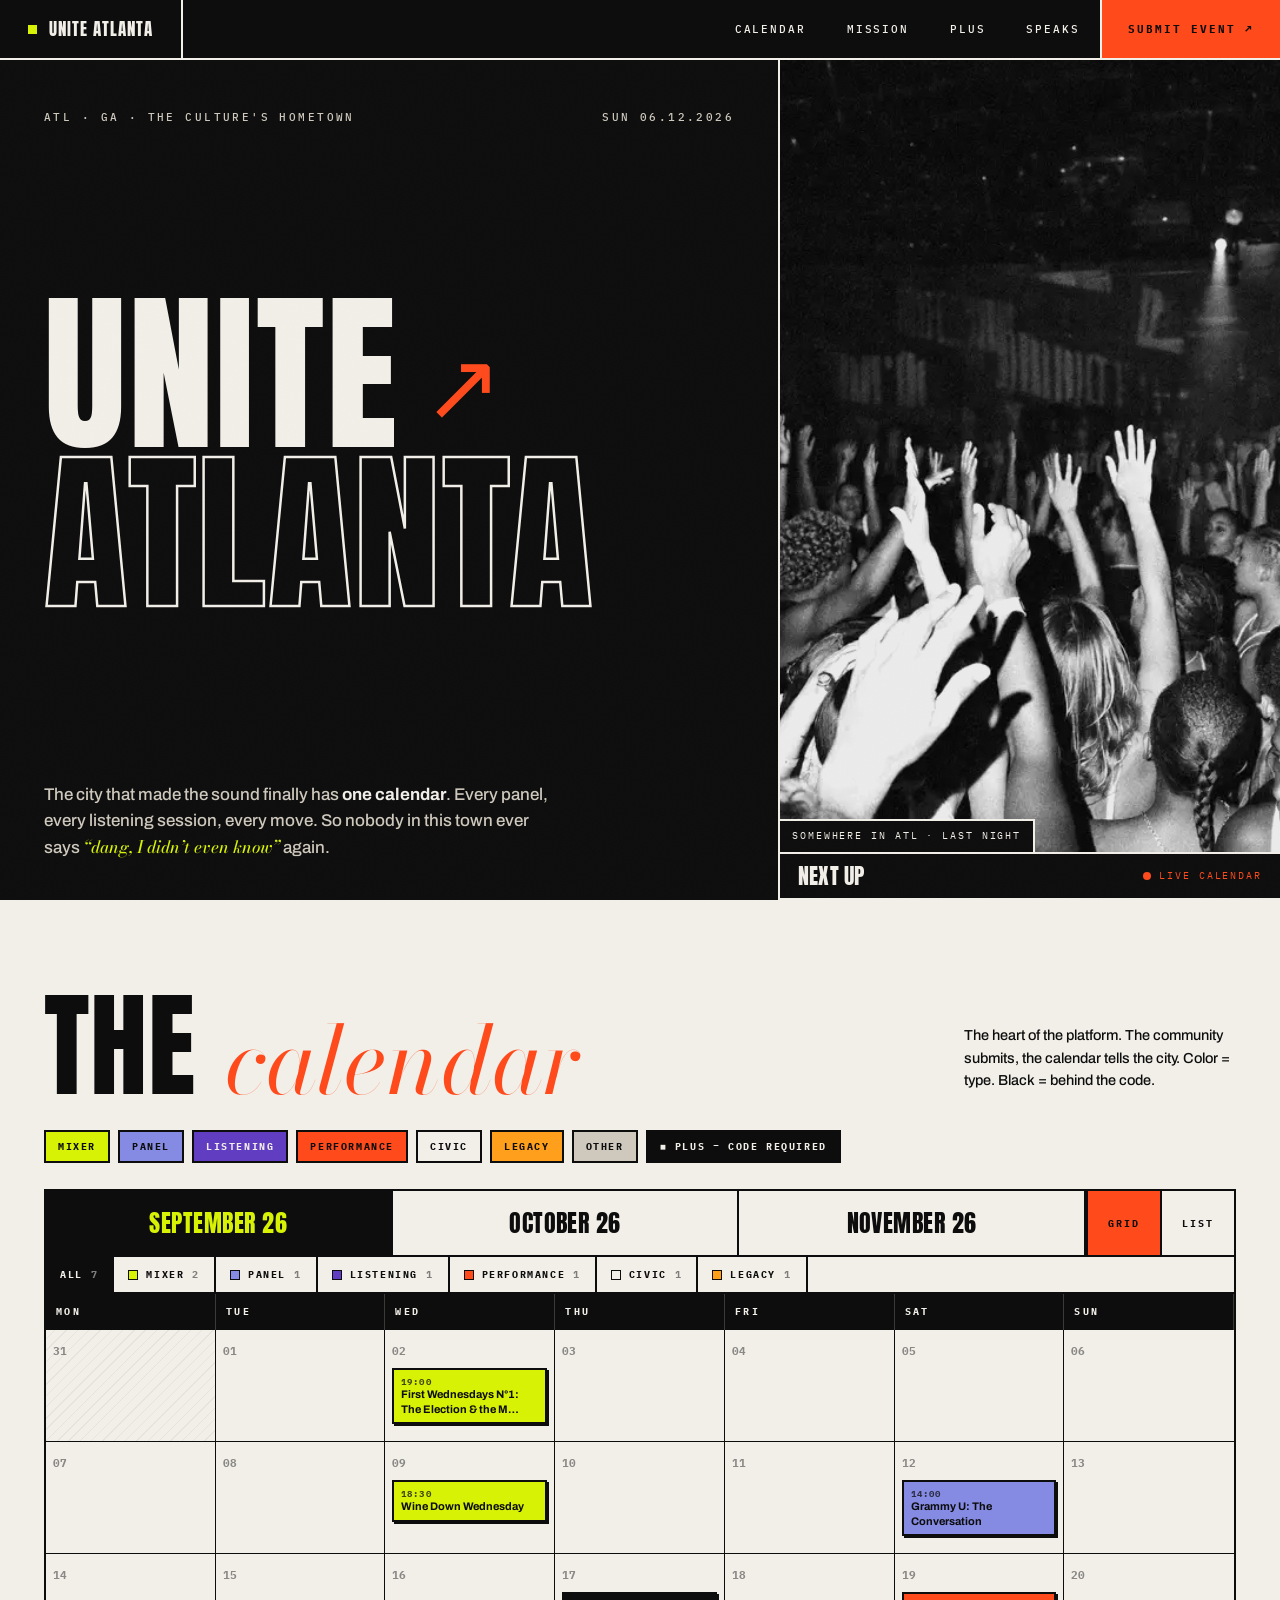
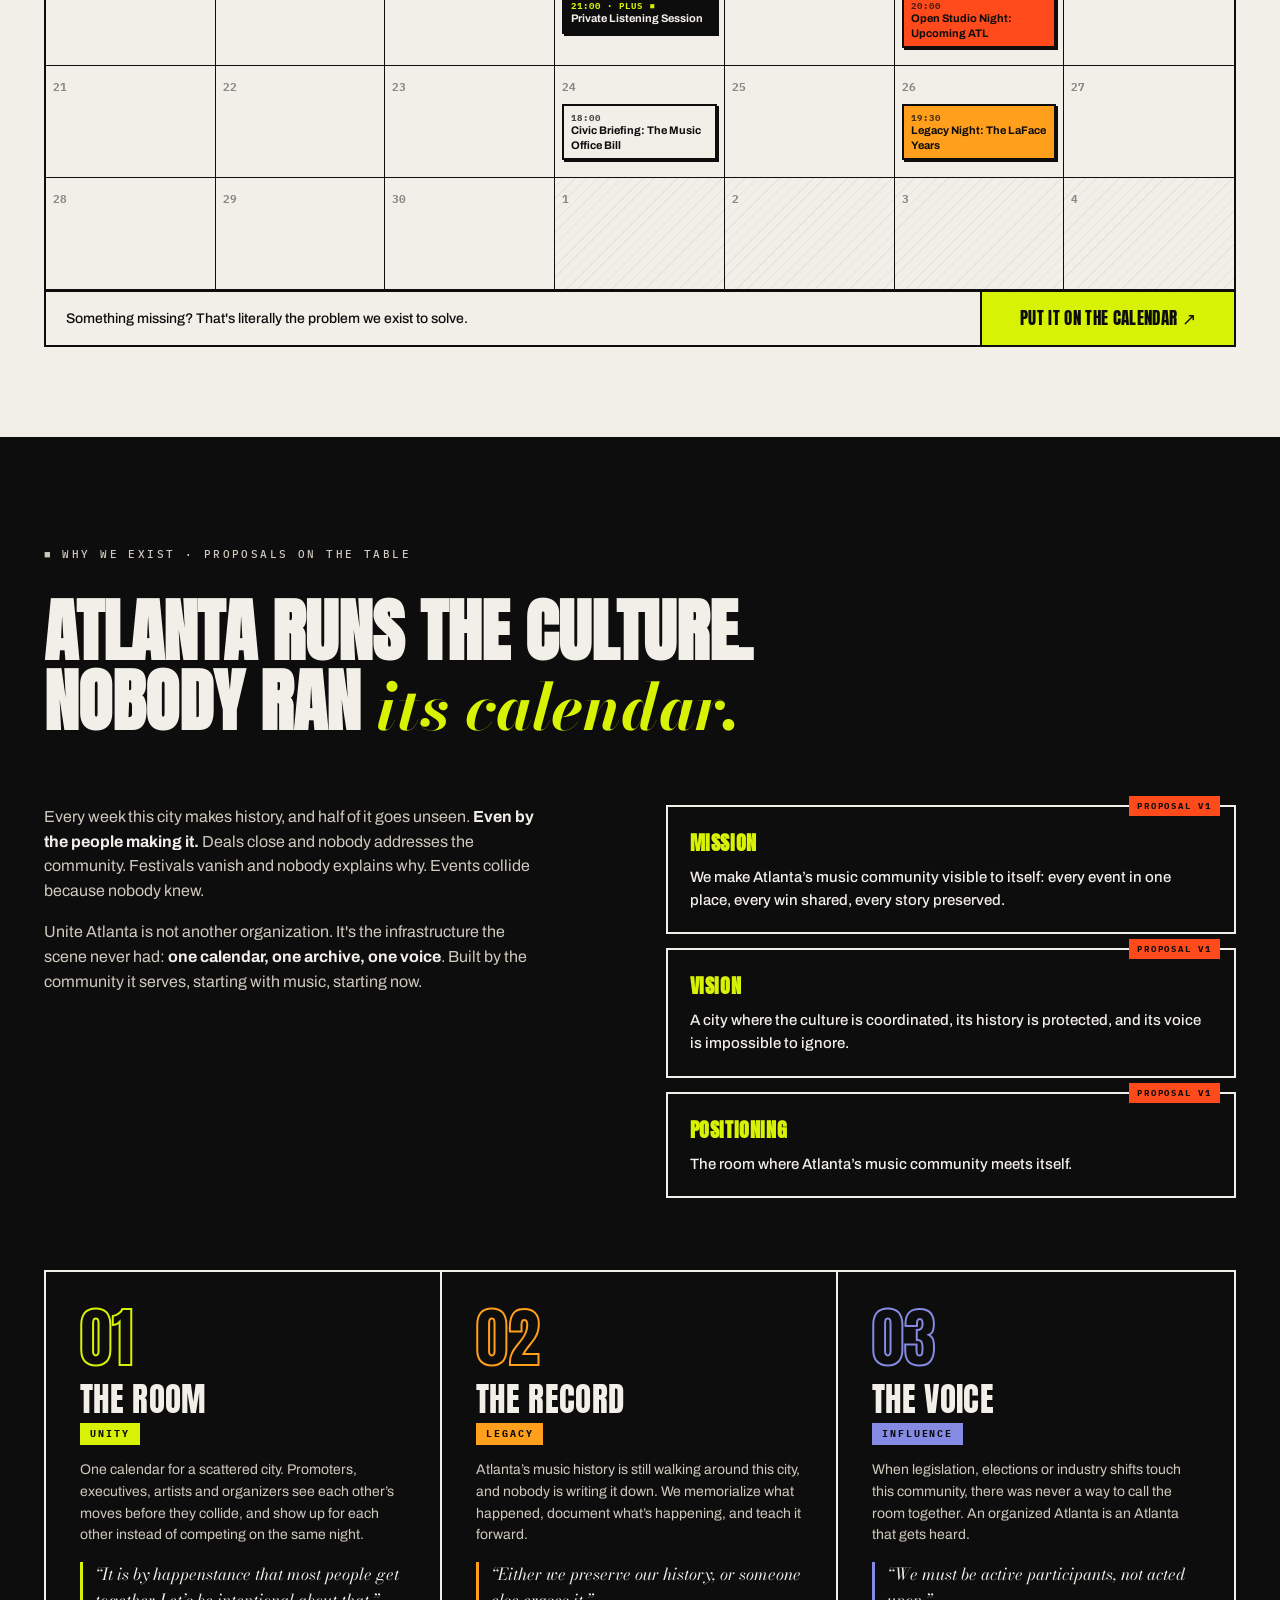
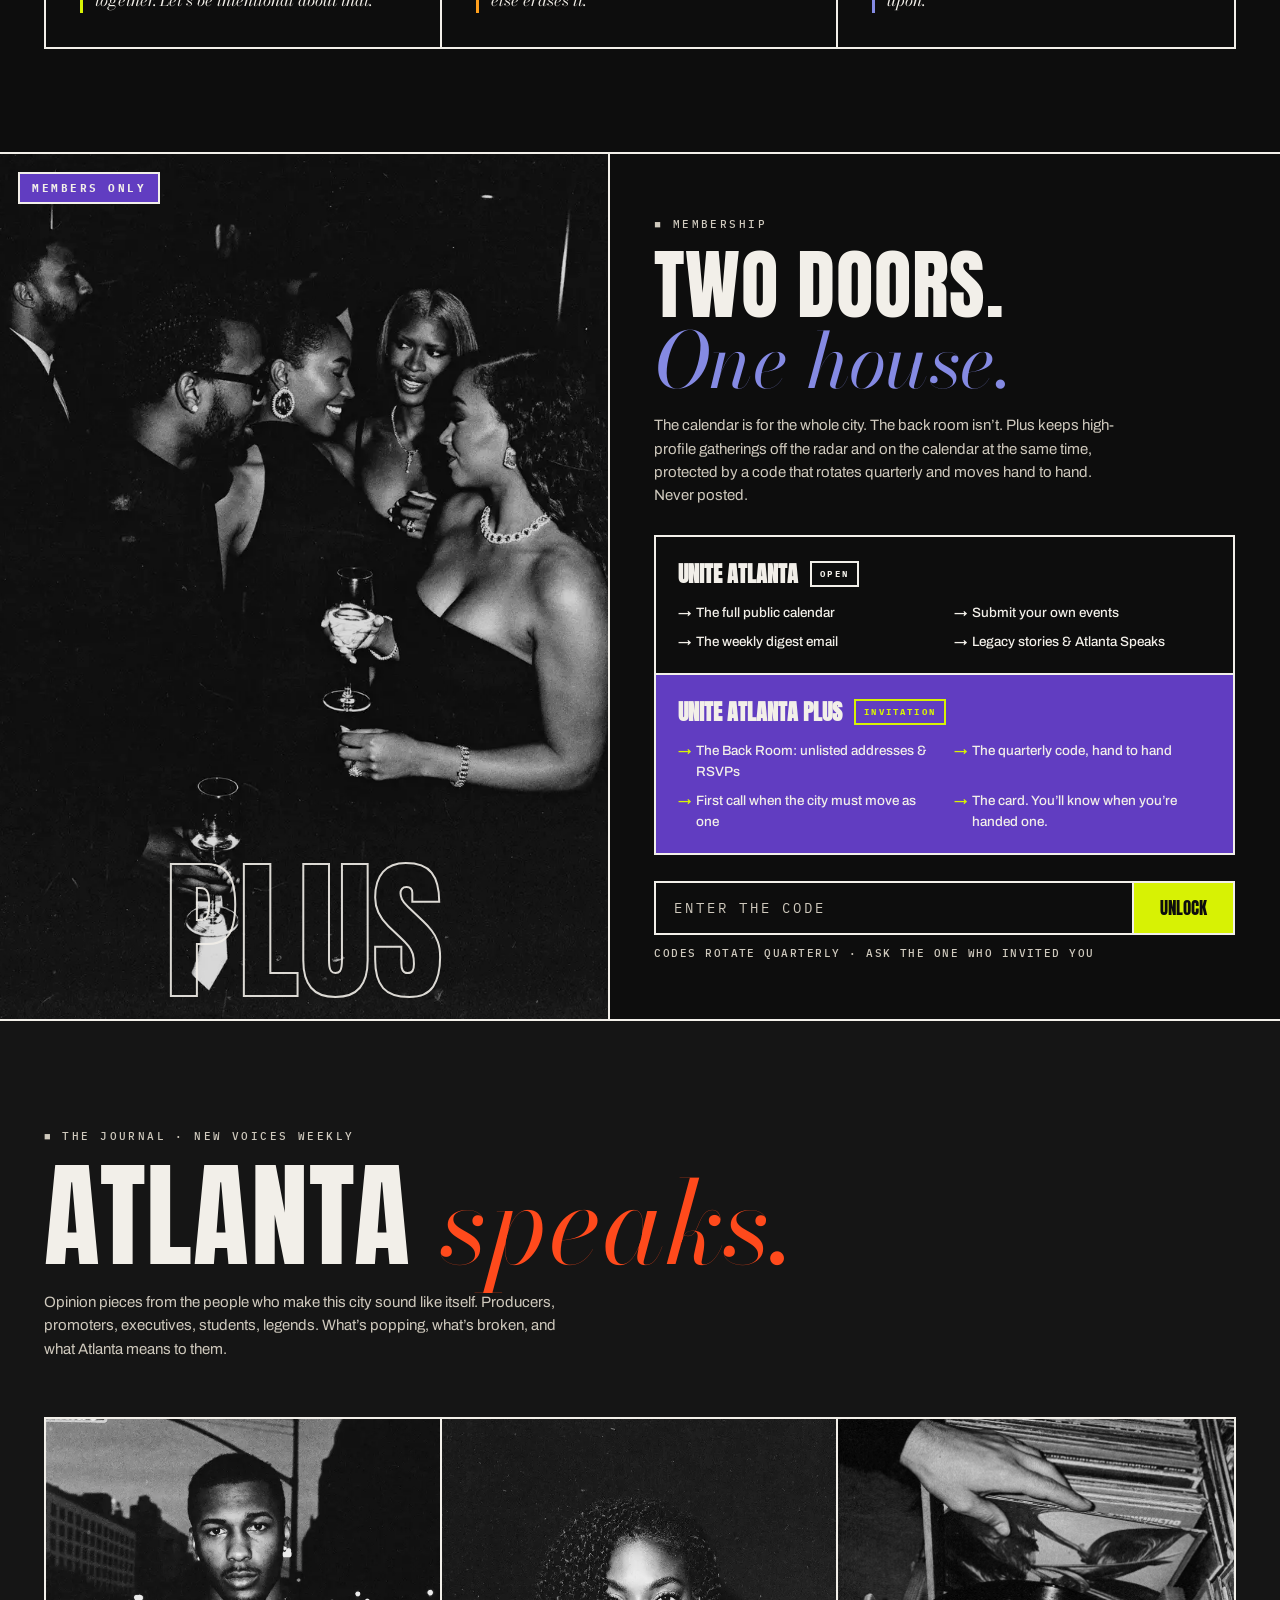
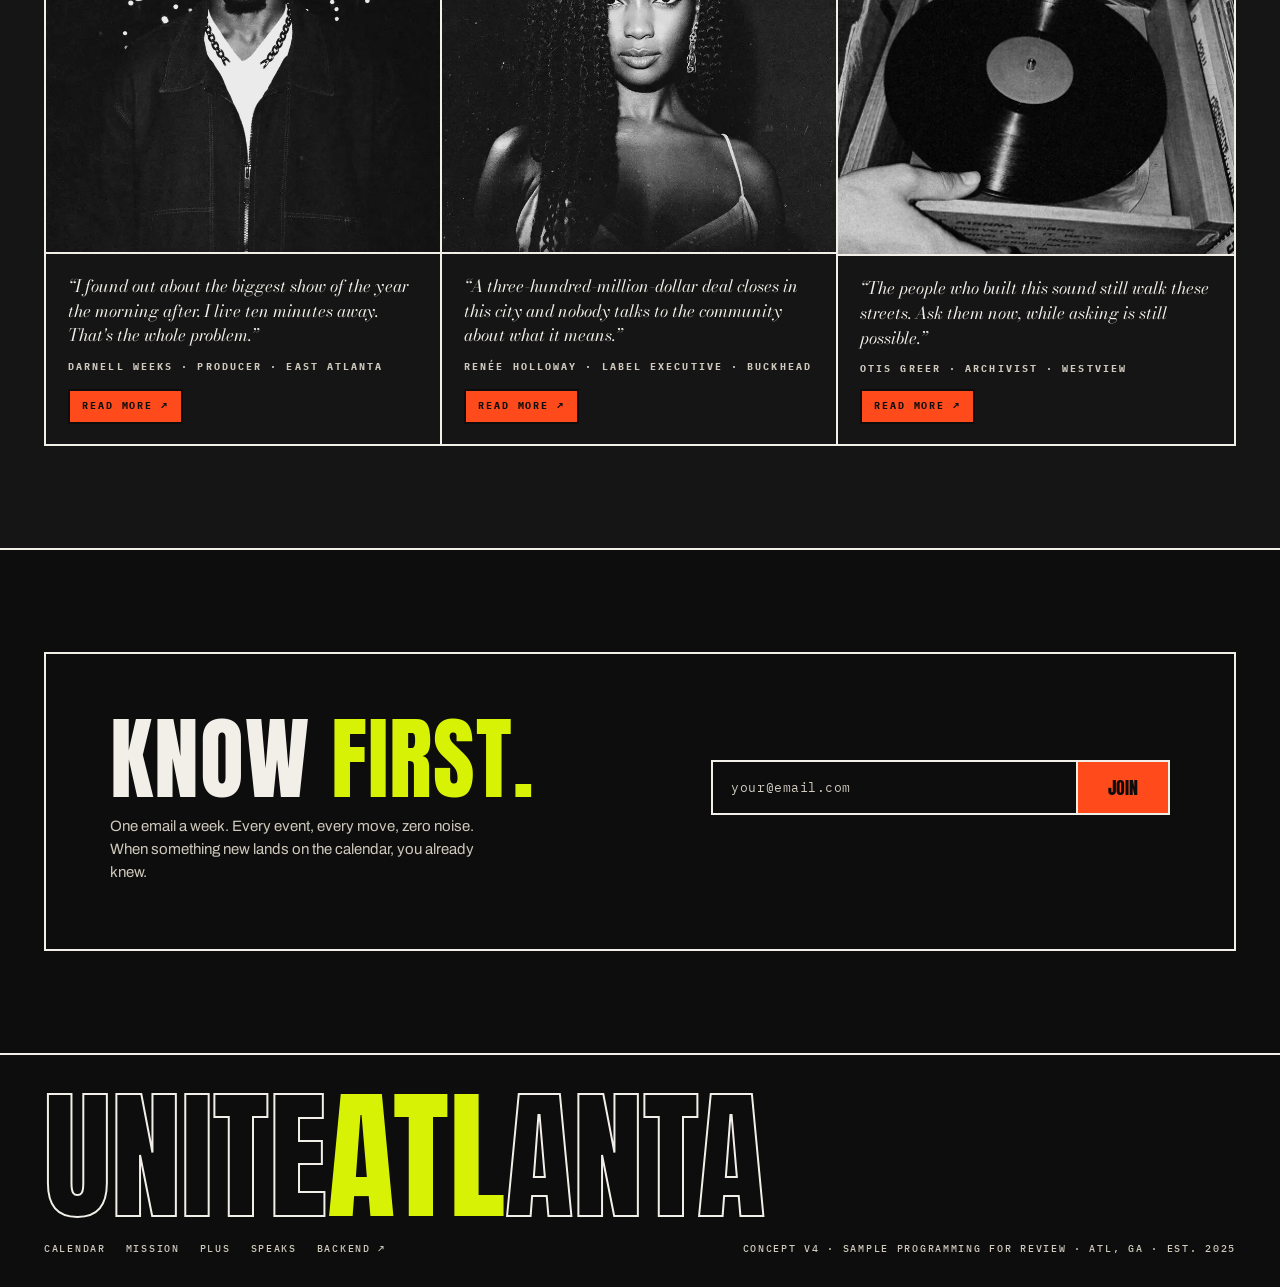
==== commit 0845257e: "Add files via upload" ====
--- a/index.html
+++ b/index.html
@@ -23,7 +23,6 @@
       <a href="#mission" class="hideable">Mission</a>
       <a href="#plus" class="hideable">Plus</a>
       <a href="#backroom" class="br-link">Back Room</a>
-      <a href="#legacy" class="hideable">Legacy</a>
       <a href="#speaks" class="hideable">Speaks</a>
       <button class="nav-submit" onclick="openModal('submitModal')">Submit event ↗</button>
     </div>
@@ -49,11 +48,6 @@
           Every panel, every listening session, every move. So nobody in this town ever says
           <em class="serif-i" style="color:var(--lime)">&ldquo;dang, I didn&rsquo;t even know&rdquo;</em> again.
         </p>
-        <div class="hero-state" style="margin-top:22px">
-          <div><span class="k">Events this season</span><div class="v lm" id="statEvents">18</div></div>
-          <div><span class="k">Format</span><div class="v">1st Wednesdays</div></div>
-          <div><span class="k">Access</span><div class="v">Open + Plus</div></div>
-        </div>
       </div>
     </div>
     <div class="hero-right">
@@ -71,12 +65,6 @@
     </div>
   </div>
 </header>
-
-<div class="marquee" aria-hidden="true">
-  <div class="marquee-track" id="marqueeTrack">
-    <span>Panels<i>●</i></span><span>Listening sessions<i>●</i></span><span>First Wednesdays<i>●</i></span><span>Performances<i>●</i></span><span>Civic briefings<i>●</i></span><span>Legacy nights<i>●</i></span><span>Wine Down Wednesday<i>●</i></span><span>Black Music Week<i>●</i></span>
-  </div>
-</div>
 
 <section id="calendar">
   <div class="wrap">
@@ -220,29 +208,6 @@
   </div>
 </section>
 
-<section id="legacy">
-  <div class="wrap">
-    <div class="head rv">
-      <p class="mono-tag" style="color:var(--paper-dim)">■ The record</p>
-      <h2 class="d-h" style="margin-top:14px">This city has receipts.<br><span class="serif-i">Somebody has to keep them.</span></h2>
-      <p>Atlanta&rsquo;s rise wasn&rsquo;t an accident. It was built, mayor by mayor, label by label, record by record. Most of the people who built it are still here. The archive starts while they can still tell it themselves.</p>
-    </div>
-    <div class="legacy-strip rv">
-      <div class="lph"><img src="/img/vinyl.webp" alt="Hands digging through a crate of vinyl records"><span class="stamp ph-tag">The archive</span></div>
-      <div class="lph"><img src="/img/studio.webp" alt="Producer at an analog mixing console in a dark studio"><span class="stamp ph-tag">The craft</span></div>
-    </div>
-    <div class="timeline">
-      <div class="t-row rv"><div class="yr">1973</div><div><h3>The political soil</h3><p>Maynard Jackson is elected mayor. With Andrew Young after him, a generation of Black political leadership builds the ground the culture would grow from.</p></div></div>
-      <div class="t-row rv"><div class="yr">1989</div><div><h3>The industry moves south</h3><p>L.A. Reid and Babyface set up LaFace Records in Atlanta. TLC, Toni Braxton, Usher, OutKast. The city stops sending talent away and starts signing it at home.</p></div></div>
-      <div class="t-row rv"><div class="yr">1993</div><div><h3>So So Def &amp; the home team</h3><p>Jermaine Dupri makes Atlanta a headquarters, not a stopover. A city of studios, writers and producers becomes an economy of its own.</p></div></div>
-      <div class="t-row rv"><div class="yr">1994</div><div><h3>The South got something to say</h3><p>OutKast and the Dungeon Family put Atlanta&rsquo;s voice on the national record and dare the industry to ignore it. It never could again.</p></div></div>
-      <div class="t-row rv"><div class="yr">2000s</div><div><h3>The center of gravity</h3><p>Crunk, snap, trap. For two decades running, the sound of American popular music gets made, broken and rewritten in Atlanta.</p></div></div>
-      <div class="t-row rv"><div class="yr">2013</div><div><h3>The new machine</h3><p>Quality Control is founded. Proof that Atlanta doesn&rsquo;t just make artists, it builds the companies behind them.</p></div></div>
-      <div class="t-row rv"><div class="yr">NOW</div><div><h3>The unwritten chapter</h3><p>Black Music Week. First Wednesdays. A community learning to move as one. The next entry in the record is the one we organize together.</p></div></div>
-    </div>
-  </div>
-</section>
-
 <section id="speaks">
   <div class="wrap">
     <p class="mono-tag rv" style="color:var(--paper-dim)">■ The journal · new voices weekly</p>
@@ -278,10 +243,10 @@
   <div class="foot-mast" aria-hidden="true">UNITE<em>ATL</em>ANTA</div>
   <div class="foot-bar">
     <div class="fl">
-      <a href="#calendar">Calendar</a><a href="#mission">Mission</a><a href="#plus">Plus</a><a href="#legacy">Legacy</a><a href="#speaks">Speaks</a>
+      <a href="#calendar">Calendar</a><a href="#mission">Mission</a><a href="#plus">Plus</a><a href="#speaks">Speaks</a>
       <a href="/admin">Backend ↗</a>
     </div>
-    <p>Concept v3 · sample programming for review · ATL, GA · est. 2025</p>
+    <p>Concept v4 · sample programming for review · ATL, GA · est. 2025</p>
   </div>
 </footer>
 
--- a/assets/styles.css
+++ b/assets/styles.css
@@ -464,3 +464,10 @@
 /* ============ SUBPAGES: admin ============ */
 body.admin-page{background:var(--paper)}
 body.admin-page #admin{position:fixed;inset:0}
+
+/* ============ TICKET ============ */
+.ticket{border:3px solid var(--ink);padding:18px;background:#fff;margin-top:16px}
+.tk-top{display:flex;justify-content:space-between;align-items:center;gap:14px;border-bottom:2px dashed var(--ink);padding-bottom:14px;flex-wrap:wrap}
+.tk-l{font-family:var(--font-mono);font-size:9px;font-weight:700;letter-spacing:.24em;text-transform:uppercase;opacity:.55}
+.tk-name{font-family:var(--font-display);font-size:24px;text-transform:uppercase;line-height:1}
+.tk-code{font-family:var(--font-mono);font-weight:700;font-size:15px;letter-spacing:.22em;border:2px solid var(--ink);padding:9px 13px;background:var(--lime)}
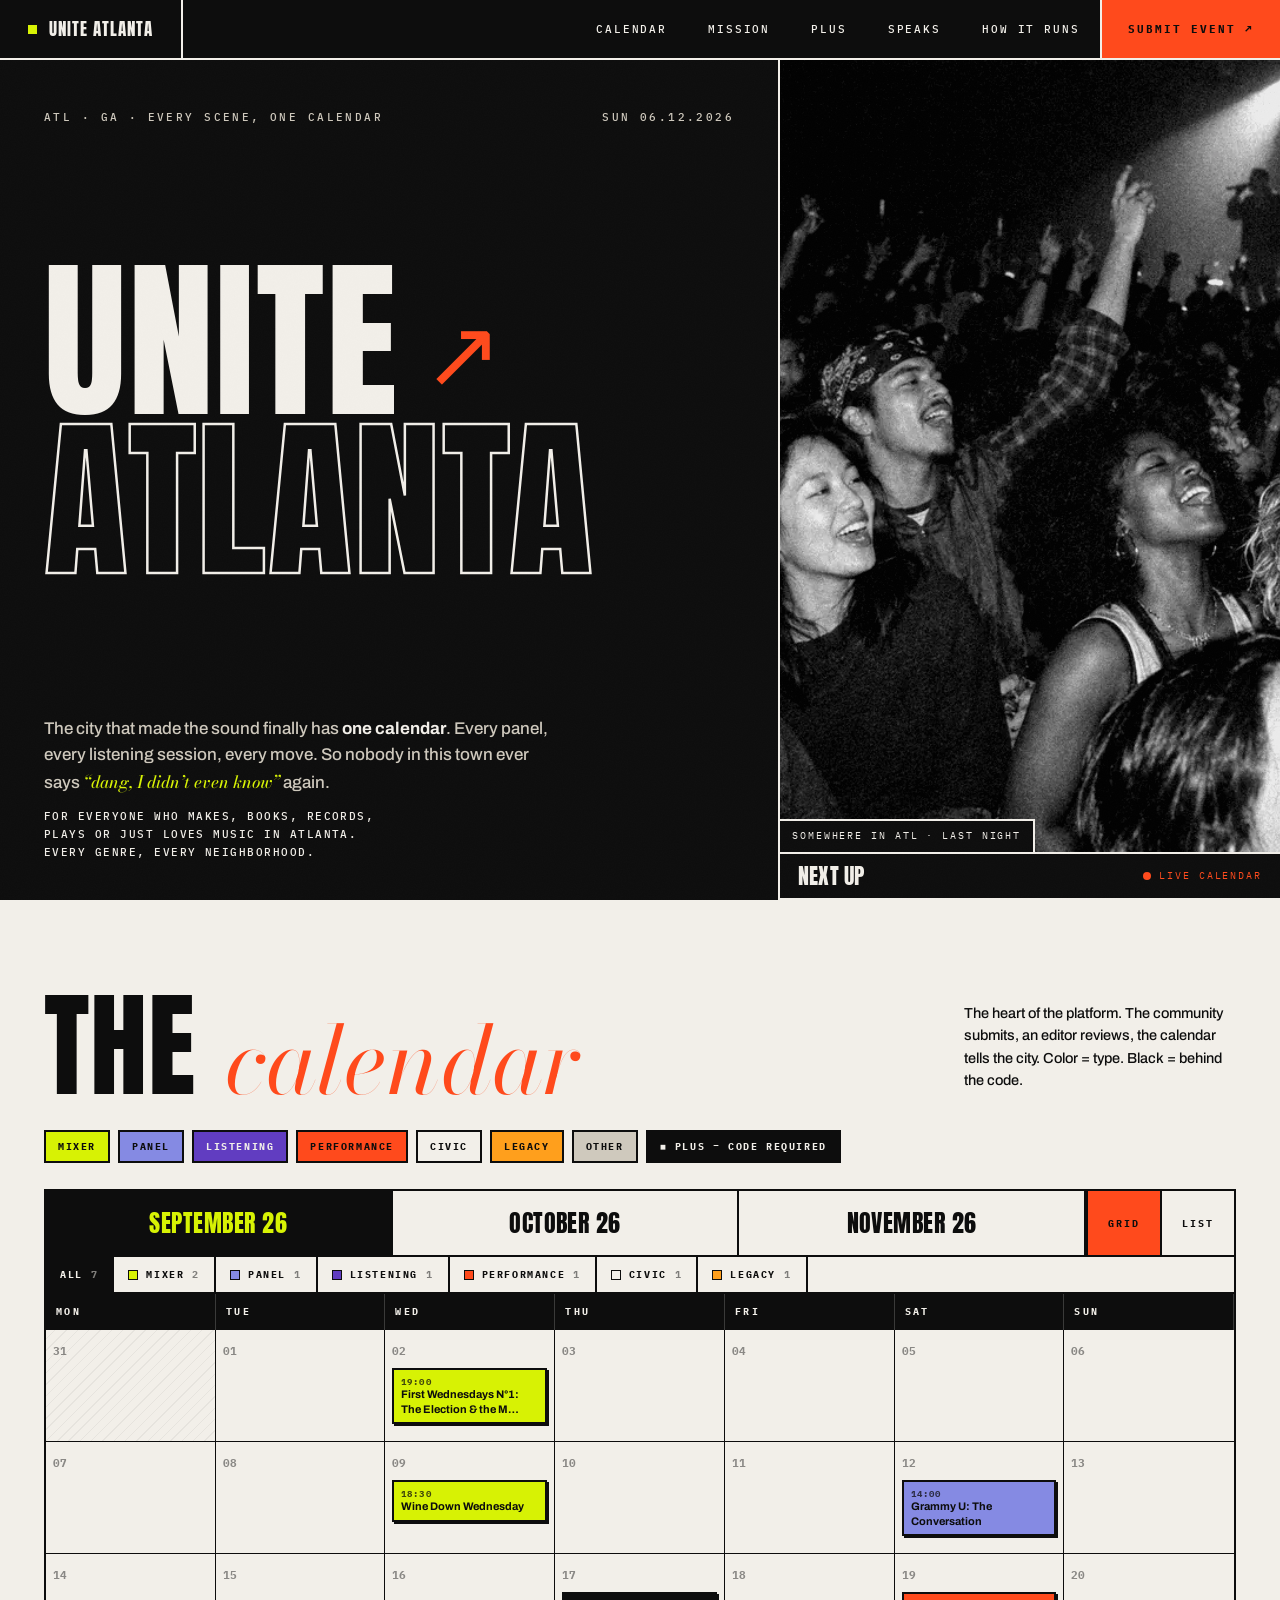
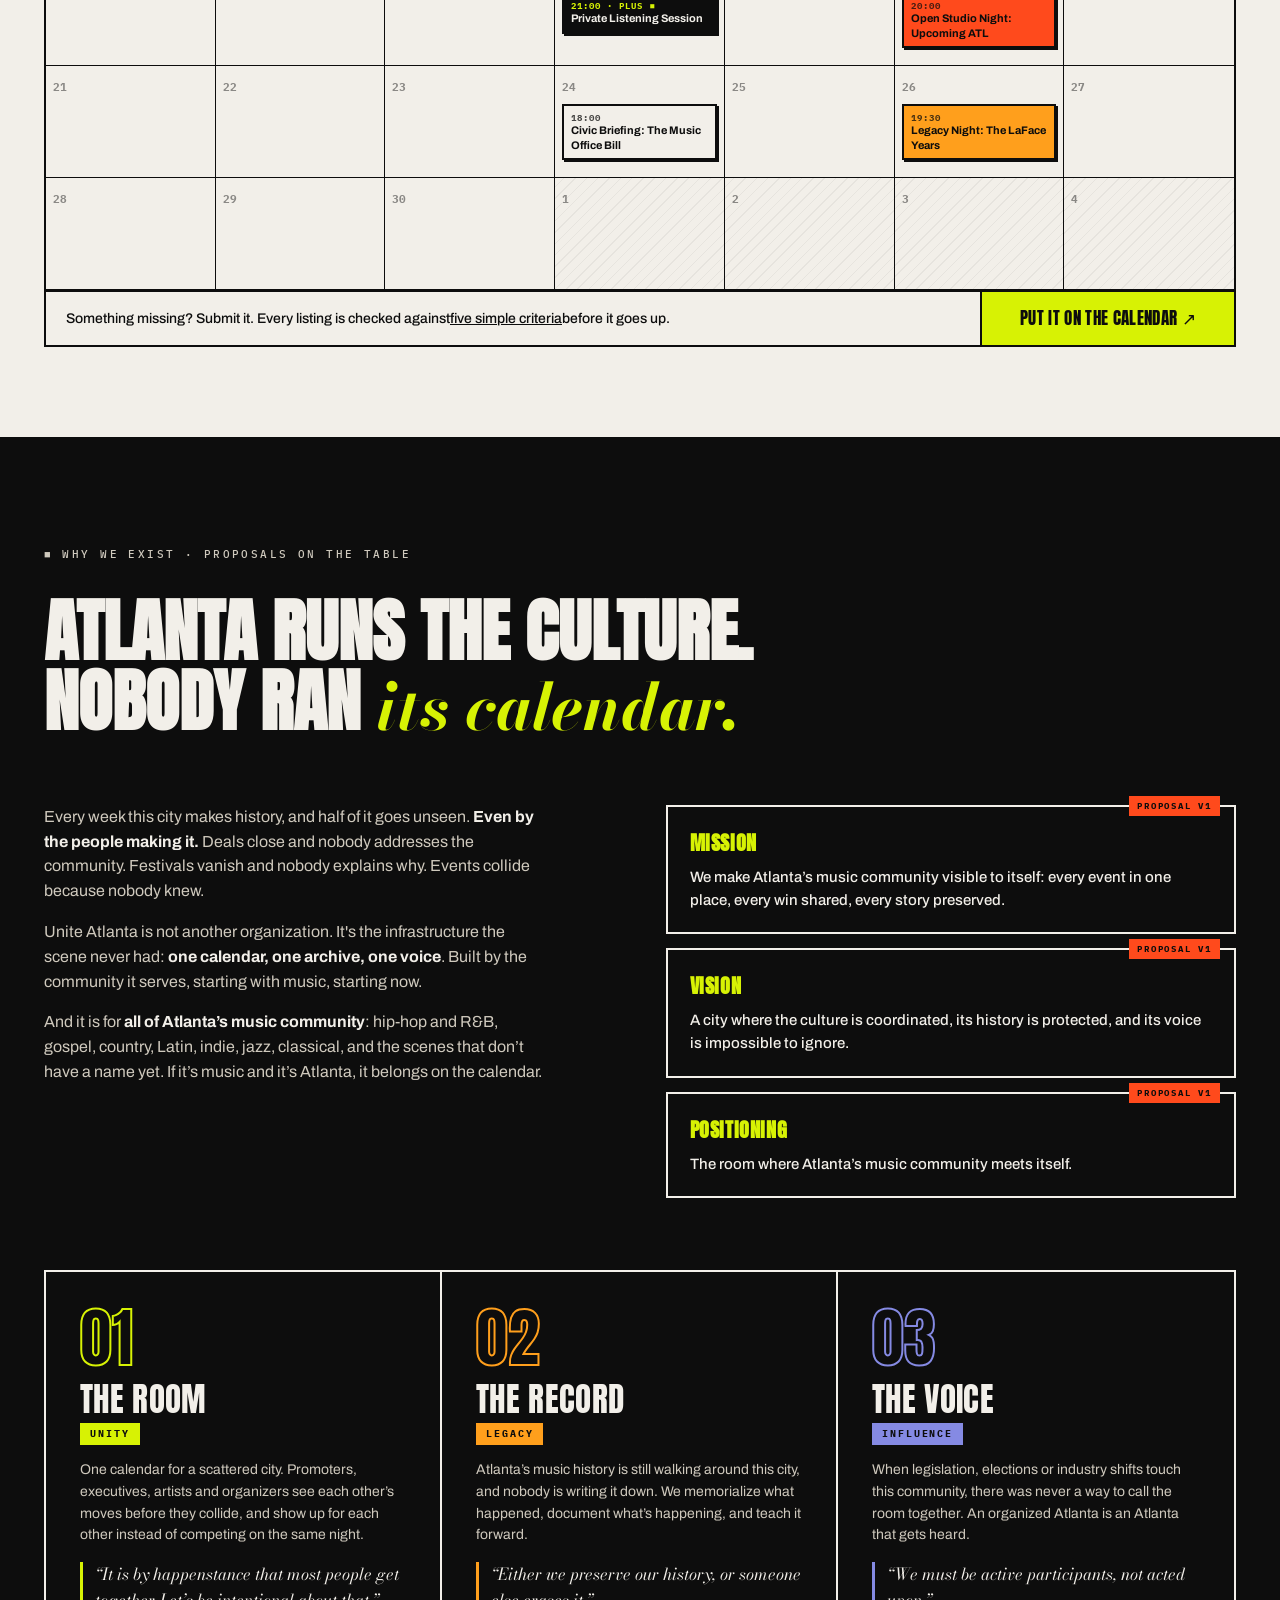
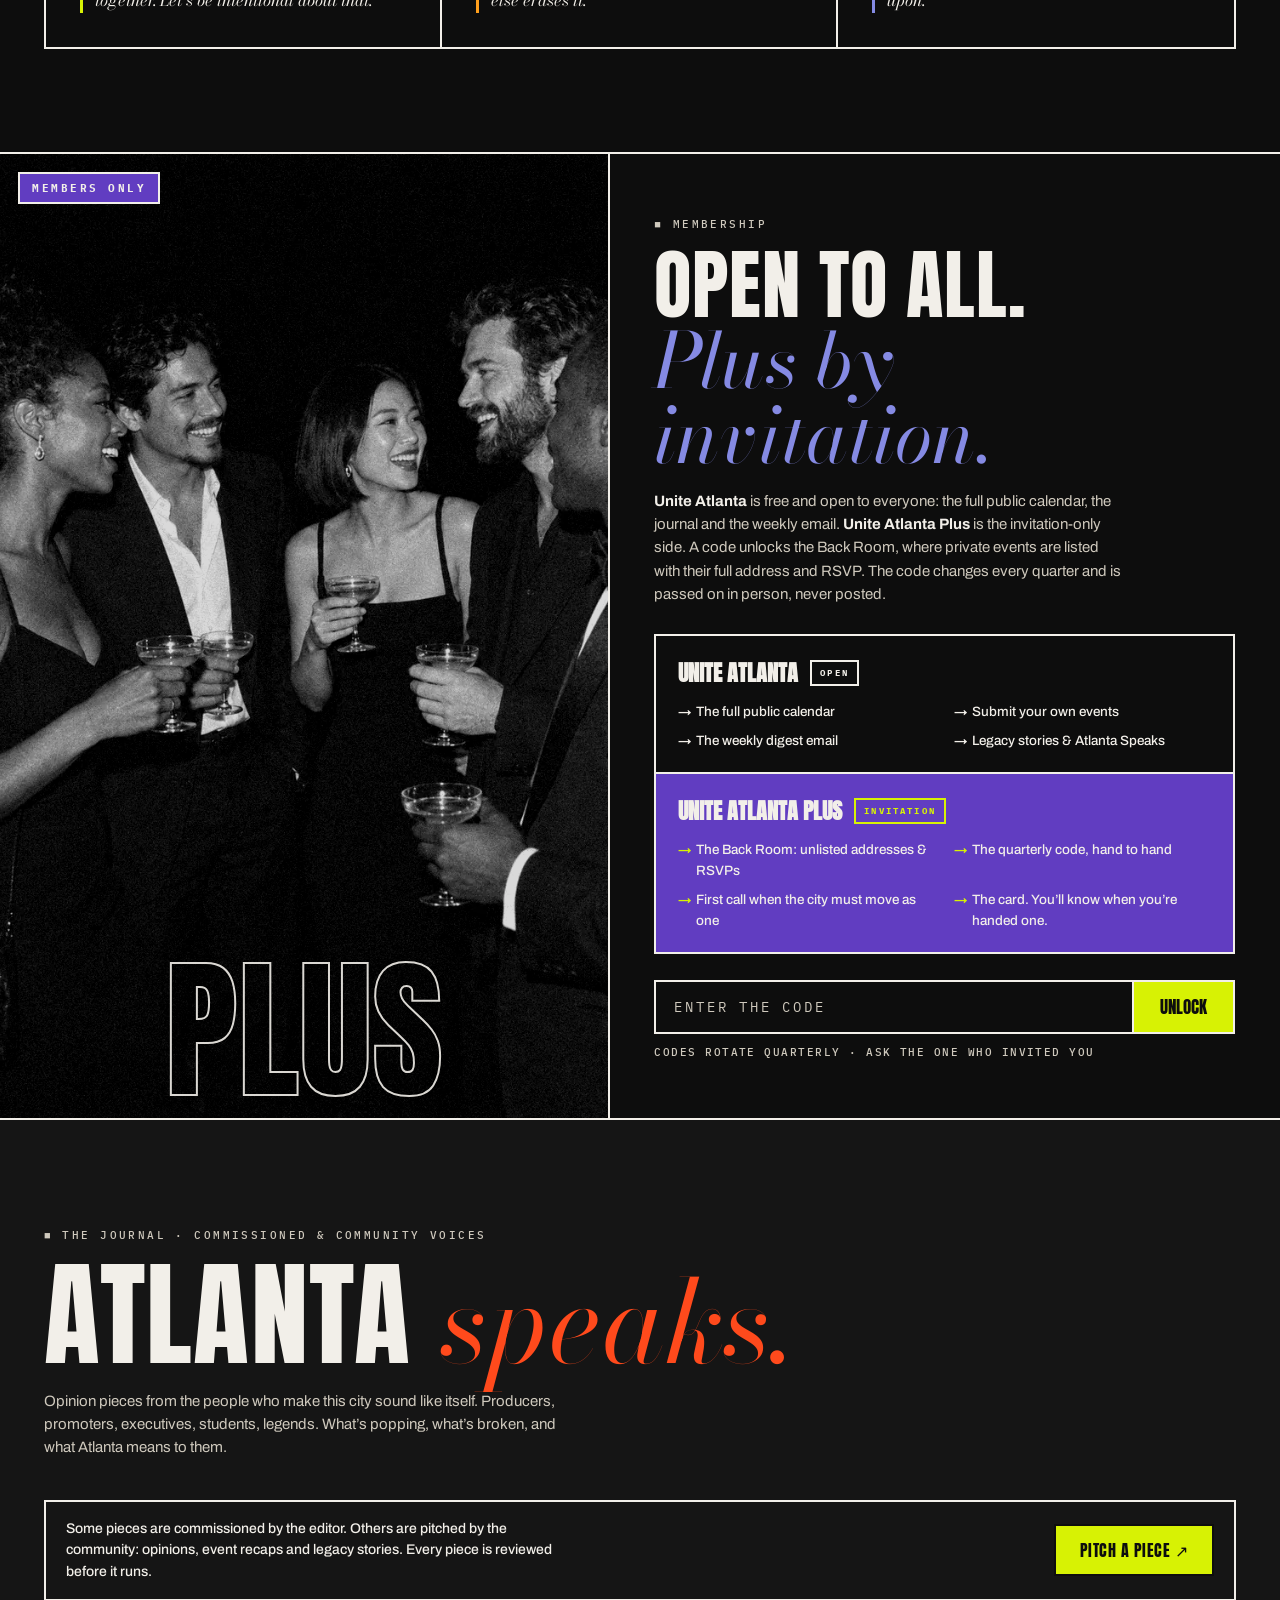
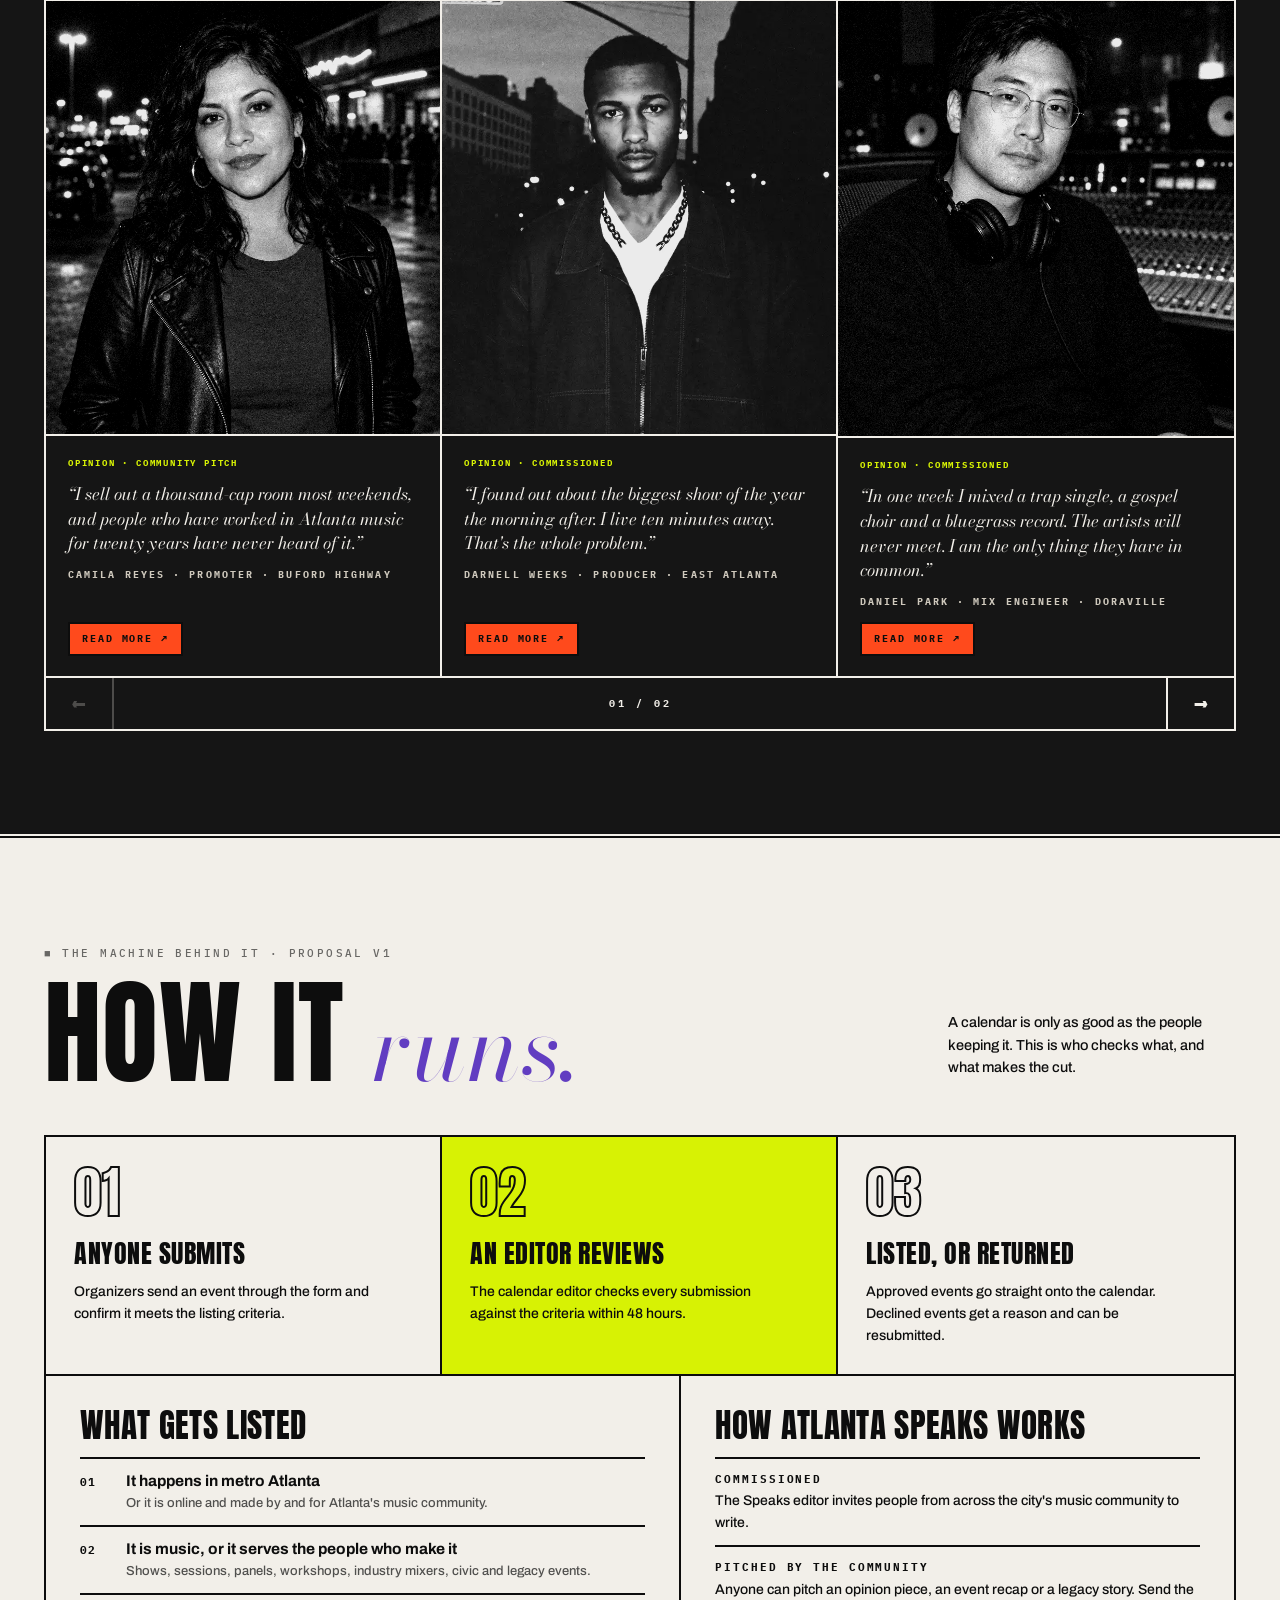
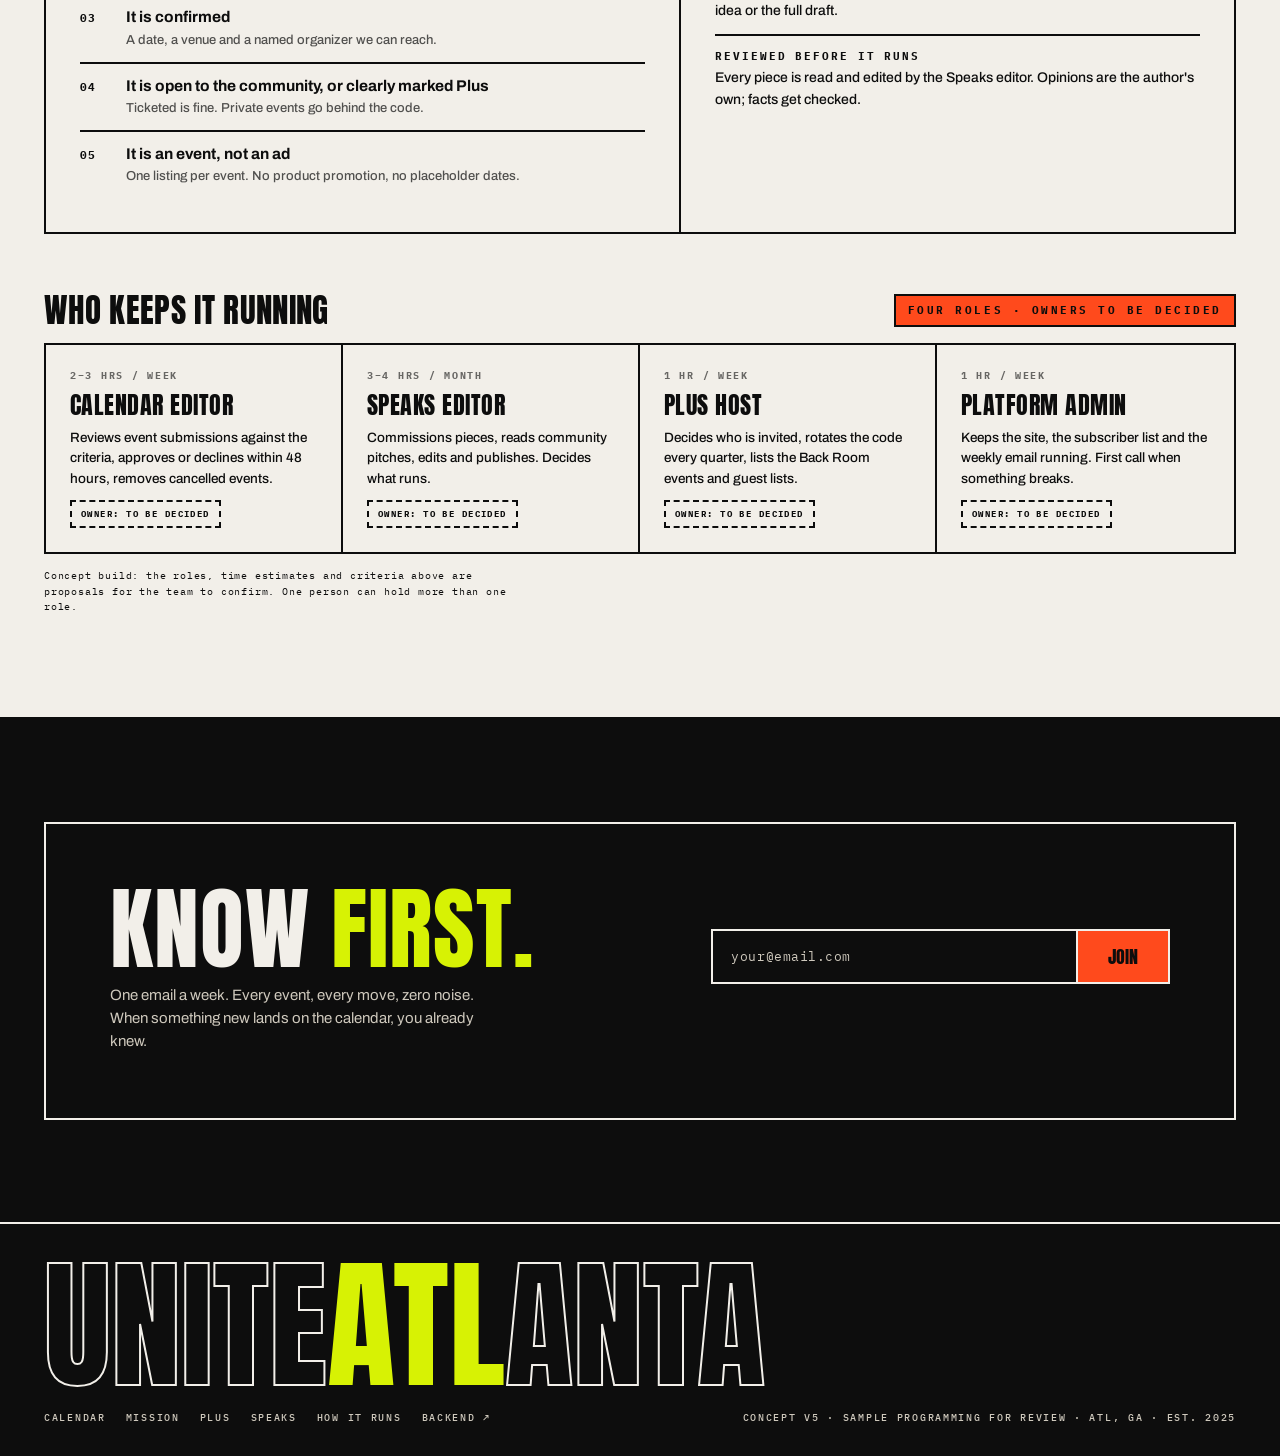
==== commit 3e7fc0c3: "Concept v5: apply stakeholder feedback - Photography, sample voices and sample programming now repre" ====
--- a/index.html
+++ b/index.html
@@ -24,6 +24,7 @@
       <a href="#plus" class="hideable">Plus</a>
       <a href="#backroom" class="br-link">Back Room</a>
       <a href="#speaks" class="hideable">Speaks</a>
+      <a href="#how" class="hideable">How it runs</a>
       <button class="nav-submit" onclick="openModal('submitModal')">Submit event ↗</button>
     </div>
   </div>
@@ -35,7 +36,7 @@
   <div class="hero-grid">
     <div class="hero-left">
       <div class="hero-topline">
-        <span class="mono-tag">ATL · GA · The culture's hometown</span>
+        <span class="mono-tag">ATL · GA · Every scene, one calendar</span>
         <span class="mono-tag" id="todayStamp">FRI 28.08.2026</span>
       </div>
       <h1 class="masthead d-h">
@@ -48,11 +49,12 @@
           Every panel, every listening session, every move. So nobody in this town ever says
           <em class="serif-i" style="color:var(--lime)">&ldquo;dang, I didn&rsquo;t even know&rdquo;</em> again.
         </p>
+        <p class="hero-for">For everyone who makes, books, records, plays or just loves music in Atlanta. Every genre, every neighborhood.</p>
       </div>
     </div>
     <div class="hero-right">
       <div class="hero-photo">
-        <img src="/img/crowd.webp" alt="Concert crowd in an Atlanta club, hands raised, black and white">
+        <img src="/img/crowd.webp" alt="A mixed crowd at a concert in an Atlanta club, hands raised, black and white">
         <span class="cap">Somewhere in ATL · last night</span>
       </div>
       <div class="nextup">
@@ -70,7 +72,7 @@
   <div class="wrap">
     <div class="cal-head rv">
       <h2 class="d-h">The <span class="serif-i">calendar</span></h2>
-      <p class="side">The heart of the platform. The community submits, the calendar tells the city. Color = type. Black = behind the code.</p>
+      <p class="side">The heart of the platform. The community submits, an editor reviews, the calendar tells the city. Color = type. Black = behind the code.</p>
     </div>
     <div class="legend rv" id="legendBar"></div>
     <div class="cal-shell grid-mode rv" id="calShell">
@@ -87,7 +89,7 @@
       <div class="cal-list" id="calList"></div>
       <div class="cal-empty" id="calEmpty">Nothing on the books. Yet.</div>
       <div class="cal-foot">
-        <p>Something missing? That's literally the problem we exist to solve.</p>
+        <p>Something missing? Submit it. Every listing is checked against <a href="#how" style="text-decoration:underline">five simple criteria</a> before it goes up.</p>
         <button onclick="openModal('submitModal')">Put it on the calendar ↗</button>
       </div>
     </div>
@@ -105,6 +107,7 @@
       <div class="man-copy rv">
         <p>Every week this city makes history, and half of it goes unseen. <strong>Even by the people making it.</strong> Deals close and nobody addresses the community. Festivals vanish and nobody explains why. Events collide because nobody knew.</p>
         <p>Unite Atlanta is not another organization. It's the infrastructure the scene never had: <strong>one calendar, one archive, one voice</strong>. Built by the community it serves, starting with music, starting now.</p>
+        <p>And it is for <strong>all of Atlanta&rsquo;s music community</strong>: hip-hop and R&amp;B, gospel, country, Latin, indie, jazz, classical, and the scenes that don&rsquo;t have a name yet. If it&rsquo;s music and it&rsquo;s Atlanta, it belongs on the calendar.</p>
       </div>
       <div class="mv-stack rv">
         <div class="mv-card" data-v="Proposal v1">
@@ -150,14 +153,14 @@
 <section id="plus">
   <div class="plus-grid">
     <div class="plus-photo">
-      <img src="/img/plusroom.webp" alt="Dim private listening session, black and white">
+      <img src="/img/plusroom.webp" alt="A group of music-industry friends talking at a private reception, black and white">
       <span class="stamp ph-tag">Members only</span>
       <div class="bigword">Plus</div>
     </div>
     <div class="plus-right">
       <p class="mono-tag" style="color:var(--paper-dim)">■ Membership</p>
-      <h2 class="d-h" style="margin-top:14px">Two doors.<br><span class="serif-i">One house.</span></h2>
-      <p class="intro">The calendar is for the whole city. The back room isn&rsquo;t. Plus keeps high-profile gatherings off the radar and on the calendar at the same time, protected by a code that rotates quarterly and moves hand to hand. Never posted.</p>
+      <h2 class="d-h" style="margin-top:14px">Open to all.<br><span class="serif-i">Plus by invitation.</span></h2>
+      <p class="intro"><strong style="color:var(--paper)">Unite Atlanta</strong> is free and open to everyone: the full public calendar, the journal and the weekly email. <strong style="color:var(--paper)">Unite Atlanta Plus</strong> is the invitation-only side. A code unlocks the Back Room, where private events are listed with their full address and RSVP. The code changes every quarter and is passed on in person, never posted.</p>
       <div class="tiers">
         <div class="tier">
           <h3>Unite Atlanta <span class="stamp">Open</span></h3>
@@ -202,7 +205,7 @@
       </div>
     </div>
     <div class="br-photo">
-      <img src="/img/backroom.webp" alt="Intimate listening session in a dark lounge, black and white">
+      <img src="/img/backroom.webp" alt="A mixed group at a private listening session in a dark lounge, black and white">
       <span class="cap">The listening, last quarter</span>
     </div>
   </div>
@@ -210,10 +213,42 @@
 
 <section id="speaks">
   <div class="wrap">
-    <p class="mono-tag rv" style="color:var(--paper-dim)">■ The journal · new voices weekly</p>
+    <p class="mono-tag rv" style="color:var(--paper-dim)">■ The journal · commissioned &amp; community voices</p>
     <h2 class="d-h rv" style="margin-top:14px">Atlanta <span class="serif-i">speaks.</span></h2>
     <p class="intro rv">Opinion pieces from the people who make this city sound like itself. Producers, promoters, executives, students, legends. What&rsquo;s popping, what&rsquo;s broken, and what Atlanta means to them.</p>
+    <div class="speaks-how rv">
+      <p>Some pieces are commissioned by the editor. Others are pitched by the community: opinions, event recaps and legacy stories. Every piece is reviewed before it runs.</p>
+      <button class="btn-lime" onclick="openModal('pitchModal')">Pitch a piece ↗</button>
+    </div>
     <div class="voices rv" id="voicesWrap"></div>
+    <div class="speaks-pager" id="speaksPager" style="display:none"></div>
+  </div>
+</section>
+
+<section id="how">
+  <div class="wrap">
+    <p class="mono-tag rv" style="opacity:.6">■ The machine behind it · proposal v1</p>
+    <div class="how-head rv">
+      <h2 class="d-h">How it <span class="serif-i">runs.</span></h2>
+      <p class="side">A calendar is only as good as the people keeping it. This is who checks what, and what makes the cut.</p>
+    </div>
+    <div class="how-steps rv" id="howSteps"></div>
+    <div class="how-grid">
+      <div class="how-col rv">
+        <h3 class="d-h">What gets listed</h3>
+        <ol class="crit-list" id="howCriteria"></ol>
+      </div>
+      <div class="how-col rv">
+        <h3 class="d-h">How Atlanta Speaks works</h3>
+        <ul class="policy-list" id="howPolicy"></ul>
+      </div>
+    </div>
+    <div class="roles-head rv">
+      <h3 class="d-h">Who keeps it running</h3>
+      <span class="stamp">Four roles · owners to be decided</span>
+    </div>
+    <div class="roles rv" id="howRoles"></div>
+    <p class="how-note rv">Concept build: the roles, time estimates and criteria above are proposals for the team to confirm. One person can hold more than one role.</p>
   </div>
 </section>
 
@@ -243,10 +278,10 @@
   <div class="foot-mast" aria-hidden="true">UNITE<em>ATL</em>ANTA</div>
   <div class="foot-bar">
     <div class="fl">
-      <a href="#calendar">Calendar</a><a href="#mission">Mission</a><a href="#plus">Plus</a><a href="#speaks">Speaks</a>
+      <a href="#calendar">Calendar</a><a href="#mission">Mission</a><a href="#plus">Plus</a><a href="#speaks">Speaks</a><a href="#how">How it runs</a>
       <a href="/admin">Backend ↗</a>
     </div>
-    <p>Concept v4 · sample programming for review · ATL, GA · est. 2025</p>
+    <p>Concept v5 · sample programming for review · ATL, GA · est. 2025</p>
   </div>
 </footer>
 
@@ -271,15 +306,20 @@
     <button class="x" onclick="closeModal('submitModal')" aria-label="Close">✕</button>
     <p class="m-cat"><span>Submit an event</span></p>
     <h3>Put your move on the city&rsquo;s calendar.</h3>
-    <p class="m-desc">Submissions land with the Unite Atlanta team for review before publication. Choose Plus if the address should stay behind the code.</p>
+    <p class="m-desc">Every submission is reviewed by the calendar editor before it is listed. Choose Plus if the address should stay behind the code.</p>
+    <div class="crit-box">
+      <p class="crit-h">What gets listed</p>
+      <ol id="submitCriteria"></ol>
+    </div>
     <form id="submitForm">
       <div class="row">
         <label>Your name<input required name="name"></label>
         <label>Email<input required type="email" name="email"></label>
       </div>
+      <label>Organizer or organization<input required name="org" placeholder="Who is putting this on?"></label>
       <label>Event title<input required name="title"></label>
       <div class="row">
-        <label>Date<input required type="date" name="date" min="2026-08-28"></label>
+        <label>Date<input required type="date" name="date" id="subDate"></label>
         <label>Start time<input required type="time" name="time" value="19:00"></label>
       </div>
       <label>Venue<input required name="venue"></label>
@@ -291,6 +331,7 @@
       <label>Flyer / image<input type="file" id="subImg" accept="image/*"></label>
       <div class="up-preview" id="upPreview"><img id="upPreviewImg" alt="Upload preview"></div>
       <label>Tell us about it<textarea rows="3" name="desc"></textarea></label>
+      <label class="check"><input type="checkbox" required name="confirm"><span>This event is confirmed and meets the listing criteria above.</span></label>
       <button class="btn-ink" type="submit" id="subBtn">Send for review ↗</button>
     </form>
     <div class="form-done" id="submitDone">
@@ -300,6 +341,33 @@
   </div>
 </div>
 
+<div class="modal-bg" id="pitchModal" role="dialog" aria-modal="true">
+  <div class="modal">
+    <button class="x" onclick="closeModal('pitchModal')" aria-label="Close">✕</button>
+    <p class="m-cat"><span>Atlanta Speaks</span><span>Pitch a piece</span></p>
+    <h3>Say it to the whole city.</h3>
+    <p class="m-desc">Send an idea or a full draft. The Speaks editor reads every pitch and replies either way. Opinion pieces, event recaps and legacy stories, 500 to 900 words.</p>
+    <form id="pitchForm">
+      <div class="row">
+        <label>Your name<input required name="name"></label>
+        <label>Email<input required type="email" name="email"></label>
+      </div>
+      <div class="row">
+        <label>What you do · where<input required name="role" placeholder="DJ · West End"></label>
+        <label>Type<select name="kind"><option>Opinion</option><option>Event recap</option><option>Legacy story</option></select></label>
+      </div>
+      <label>Working title<input required name="title"></label>
+      <label>The pitch, or the full draft<textarea required rows="5" name="pitch"></textarea></label>
+      <label>Link to your work (optional)<input type="url" name="link" placeholder="https://"></label>
+      <button class="btn-ink" type="submit">Send to the editor ↗</button>
+    </form>
+    <div class="form-done" id="pitchDone">
+      <p>Received.</p>
+      <small>The Speaks editor replies within two weeks</small>
+    </div>
+  </div>
+</div>
+
 <script src="/assets/site.js"></script>
 </body>
 </html>
--- a/assets/styles.css
+++ b/assets/styles.css
@@ -471,3 +471,112 @@
 .tk-l{font-family:var(--font-mono);font-size:9px;font-weight:700;letter-spacing:.24em;text-transform:uppercase;opacity:.55}
 .tk-name{font-family:var(--font-display);font-size:24px;text-transform:uppercase;line-height:1}
 .tk-code{font-family:var(--font-mono);font-weight:700;font-size:15px;letter-spacing:.22em;border:2px solid var(--ink);padding:9px 13px;background:var(--lime)}
+
+
+/* ============ SPEAKS PAGER ============ */
+.speaks-pager{display:flex;align-items:stretch;border:2px solid var(--paper);border-top:0}
+.speaks-pager button{background:transparent;color:var(--paper);border:0;font-family:var(--font-display);font-size:20px;padding:10px 26px;transition:background .15s}
+.speaks-pager button:first-child{border-right:2px solid var(--paper)}
+.speaks-pager button:last-child{border-left:2px solid var(--paper)}
+.speaks-pager button:hover:not(:disabled){background:var(--scarlet);color:var(--ink)}
+.speaks-pager button:disabled{opacity:.25;cursor:default}
+.speaks-pager .pg{flex:1;display:flex;align-items:center;justify-content:center;font-family:var(--font-mono);font-size:10px;font-weight:700;letter-spacing:.3em}
+
+/* ============ MOBILE POLISH ============ */
+@media (max-width:640px){
+  .nav-brand{font-size:14px;padding:0 12px;gap:8px}
+  .nav-links a{display:none}
+  .nav-submit{font-size:10px;padding:0 14px;white-space:nowrap;letter-spacing:.12em}
+  .foot-mast{font-size:clamp(38px,10.5vw,190px)}
+  .masthead .arrow{display:none}
+}
+@media (max-width:760px){
+  .cal-toolbar{flex-direction:column}
+  .month-tabs{width:100%}
+  .month-tabs button{font-size:15px;padding:12px 6px;min-width:0}
+  .view-toggle{display:none}
+}
+
+.voice .vph.vph-txt{display:flex;align-items:center;justify-content:center;background:var(--purple)}
+.voice .vph.vph-txt span{font-family:var(--font-display);font-size:clamp(72px,9vw,130px);line-height:1;color:transparent;-webkit-text-stroke:2.5px var(--paper);letter-spacing:.04em}
+
+/* ============ CONCEPT v5 · feedback round ============ */
+.hero-for{max-width:52ch;margin-top:12px;font-family:var(--font-mono);font-size:10.5px;font-weight:500;letter-spacing:.14em;text-transform:uppercase;color:var(--paper);line-height:1.7}
+
+/* speaks: how pieces get in */
+.speaks-how{display:flex;align-items:center;justify-content:space-between;gap:20px;flex-wrap:wrap;border:2px solid var(--paper);margin-top:clamp(26px,4vw,40px);padding:16px 20px}
+.speaks-how p{font-size:14px;font-weight:500;max-width:62ch;color:var(--paper)}
+.speaks-how + .voices{margin-top:0;border-top:0}
+.voice .vq .vkind{font-family:var(--font-mono);font-size:9px;font-weight:700;letter-spacing:.2em;text-transform:uppercase;color:var(--lime)}
+
+/* how it runs */
+#how{background:var(--paper);color:var(--ink);border-top:2px solid var(--ink);border-bottom:2px solid var(--ink);padding:clamp(64px,8vw,120px) 0}
+#how ::selection{background:var(--ink);color:var(--lime)}
+.how-head{display:flex;align-items:flex-end;justify-content:space-between;gap:20px;flex-wrap:wrap;margin-top:14px}
+.how-head h2{font-size:clamp(52px,9vw,130px);color:var(--ink)}
+.how-head h2 .serif-i{font-size:.82em;color:var(--purple)}
+.how-head .side{max-width:36ch;font-size:14.5px;font-weight:500;padding-bottom:12px}
+.how-steps{display:grid;grid-template-columns:repeat(3,1fr);border:2.5px solid var(--ink);margin-top:clamp(28px,4vw,44px)}
+.how-step{padding:clamp(18px,2.4vw,28px);border-right:2px solid var(--ink)}
+.how-step:last-child{border-right:0}
+.how-step .hn{font-family:var(--font-display);font-size:clamp(40px,4.4vw,60px);line-height:1;color:transparent;-webkit-text-stroke:2px var(--ink)}
+.how-step h4{font-family:var(--font-display);font-weight:400;font-size:clamp(20px,2vw,26px);text-transform:uppercase;margin-top:10px;letter-spacing:.02em}
+.how-step p{font-size:14px;font-weight:500;margin-top:8px;max-width:38ch}
+.how-step:nth-child(2){background:var(--lime)}
+.how-grid{display:grid;grid-template-columns:1.15fr 1fr;gap:0;border:2.5px solid var(--ink);border-top:0}
+.how-col{padding:clamp(20px,2.8vw,34px)}
+.how-col:first-child{border-right:2px solid var(--ink)}
+.how-col h3,.roles-head h3{font-size:clamp(24px,2.6vw,34px);color:var(--ink)}
+.crit-list{list-style:none;counter-reset:crit;margin-top:16px}
+.crit-list li{counter-increment:crit;display:grid;grid-template-columns:34px 1fr;column-gap:12px;padding:12px 0;border-top:2px solid var(--ink)}
+.crit-list li::before{content:counter(crit,decimal-leading-zero);font-family:var(--font-mono);font-size:11px;font-weight:700;letter-spacing:.1em;grid-row:1 / span 2;padding-top:3px}
+.crit-list li strong{font-size:15.5px;font-weight:700;line-height:1.3}
+.crit-list li span{font-size:13px;font-weight:500;opacity:.7;margin-top:2px}
+.policy-list{list-style:none;margin-top:16px}
+.policy-list li{padding:12px 0;border-top:2px solid var(--ink);display:flex;flex-direction:column;gap:3px}
+.policy-list li strong{font-family:var(--font-mono);font-size:10.5px;font-weight:700;letter-spacing:.18em;text-transform:uppercase}
+.policy-list li span{font-size:14px;font-weight:500}
+.roles-head{display:flex;align-items:center;justify-content:space-between;gap:14px;flex-wrap:wrap;margin-top:clamp(36px,5vw,60px)}
+.roles-head .stamp{background:var(--scarlet);border-color:var(--ink)}
+.roles{display:grid;grid-template-columns:repeat(4,1fr);border:2.5px solid var(--ink);margin-top:16px}
+.role{padding:clamp(16px,2vw,24px);border-right:2px solid var(--ink);display:flex;flex-direction:column;gap:10px}
+.role:last-child{border-right:0}
+.role-load{font-family:var(--font-mono);font-size:9.5px;font-weight:700;letter-spacing:.18em;text-transform:uppercase;opacity:.6}
+.role h4{font-family:var(--font-display);font-weight:400;font-size:clamp(20px,1.9vw,25px);text-transform:uppercase;line-height:1;letter-spacing:.02em}
+.role p{font-size:13.5px;font-weight:500;flex:1}
+.role-owner{align-self:flex-start;font-family:var(--font-mono);font-size:9px;font-weight:700;letter-spacing:.16em;text-transform:uppercase;border:2px dashed var(--ink);padding:5px 9px}
+.role-owner.set{border-style:solid;background:var(--lime)}
+.how-note{font-family:var(--font-mono);font-size:10px;letter-spacing:.08em;opacity:.6;margin-top:14px;max-width:80ch}
+@media (max-width:980px){
+  .roles{grid-template-columns:1fr 1fr}
+  .role:nth-child(2n){border-right:0}
+  .role:nth-child(-n+2){border-bottom:2px solid var(--ink)}
+}
+@media (max-width:820px){
+  .how-steps,.how-grid{grid-template-columns:1fr}
+  .how-step{border-right:0;border-bottom:2px solid var(--ink)}
+  .how-step:last-child{border-bottom:0}
+  .how-col:first-child{border-right:0;border-bottom:2px solid var(--ink)}
+}
+@media (max-width:560px){
+  .roles{grid-template-columns:1fr}
+  .role{border-right:0;border-bottom:2px solid var(--ink)}
+  .role:last-child{border-bottom:0}
+}
+
+/* criteria in the submit form + checkboxes */
+.crit-box{border:2px solid var(--ink);margin-top:16px;padding:12px 14px;background:#fff}
+.crit-h{font-family:var(--font-mono);font-size:9px;font-weight:700;letter-spacing:.2em;text-transform:uppercase}
+.crit-box ol{margin:8px 0 0 18px;font-size:13px;font-weight:500;line-height:1.5}
+.modal label.check,.sc-check label.check{flex-direction:row;align-items:flex-start;gap:10px;font-family:var(--font-body);font-size:13.5px;font-weight:500;letter-spacing:0;text-transform:none;cursor:pointer}
+.modal label.check input,.sc-check label.check input{width:18px;height:18px;flex:none;margin-top:1px;padding:0;accent-color:var(--ink)}
+
+/* backend: review checklist, decline reason, owners */
+.sc-check{border-bottom:2px solid var(--ink);padding:12px 16px;display:grid;grid-template-columns:repeat(auto-fit,minmax(250px,1fr));gap:8px 18px;background:var(--paper)}
+.sc-check .crit-h{grid-column:1 / -1}
+.sc-check label.check{display:flex}
+.sub-card .sc-actions{flex-wrap:wrap}
+.sub-card .sc-actions .approve:disabled{background:var(--paper-dim);opacity:.55;cursor:not-allowed}
+.sub-card .rej-sel{border:0;border-left:2px solid var(--ink);background:#fff;color:var(--ink);font-family:var(--font-mono);font-size:10px;font-weight:700;letter-spacing:.08em;text-transform:uppercase;padding:0 12px;min-height:44px;max-width:220px}
+.adm-row .ar-t .ar-d{display:block;font-size:13px;font-weight:500;margin-top:6px;max-width:70ch}
+.adm-row .own-in{border:2px solid var(--ink);background:#fff;padding:9px 12px;font-family:var(--font-body);font-size:14px;font-weight:500;min-width:220px}
